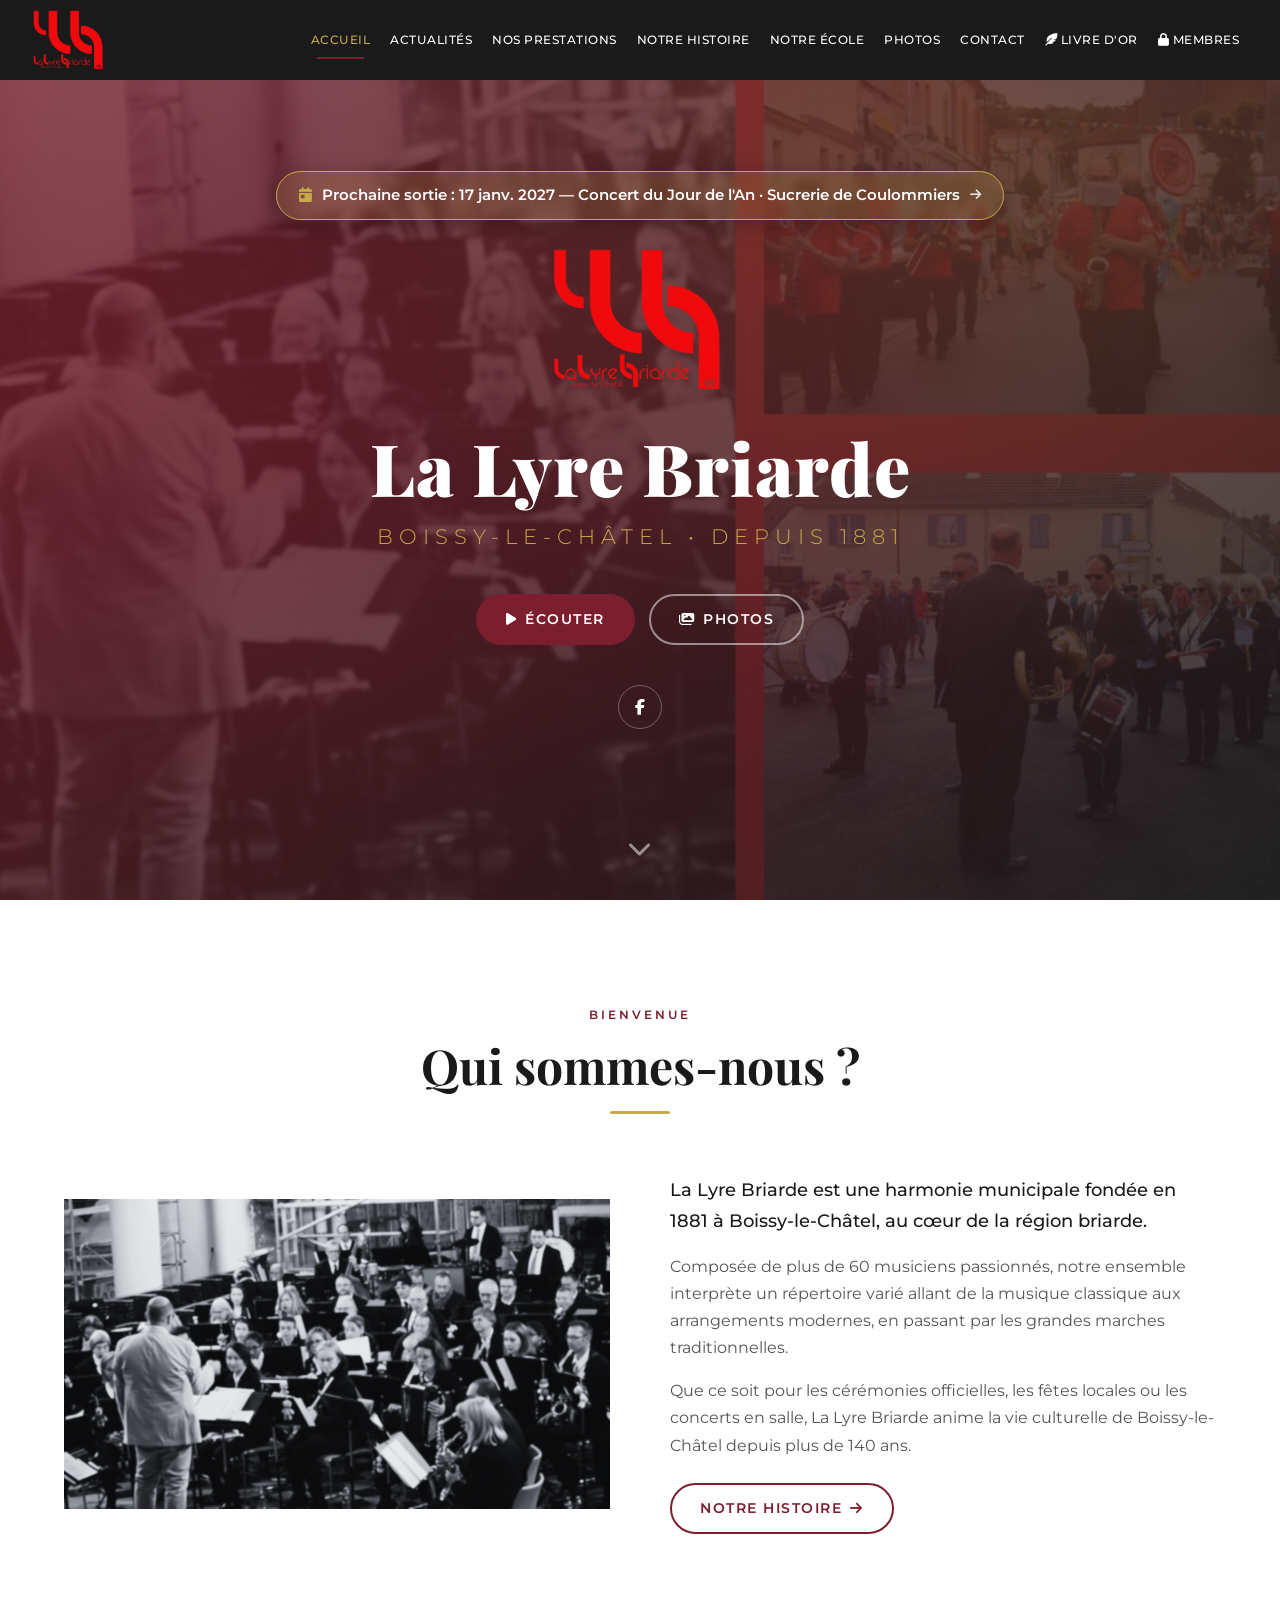
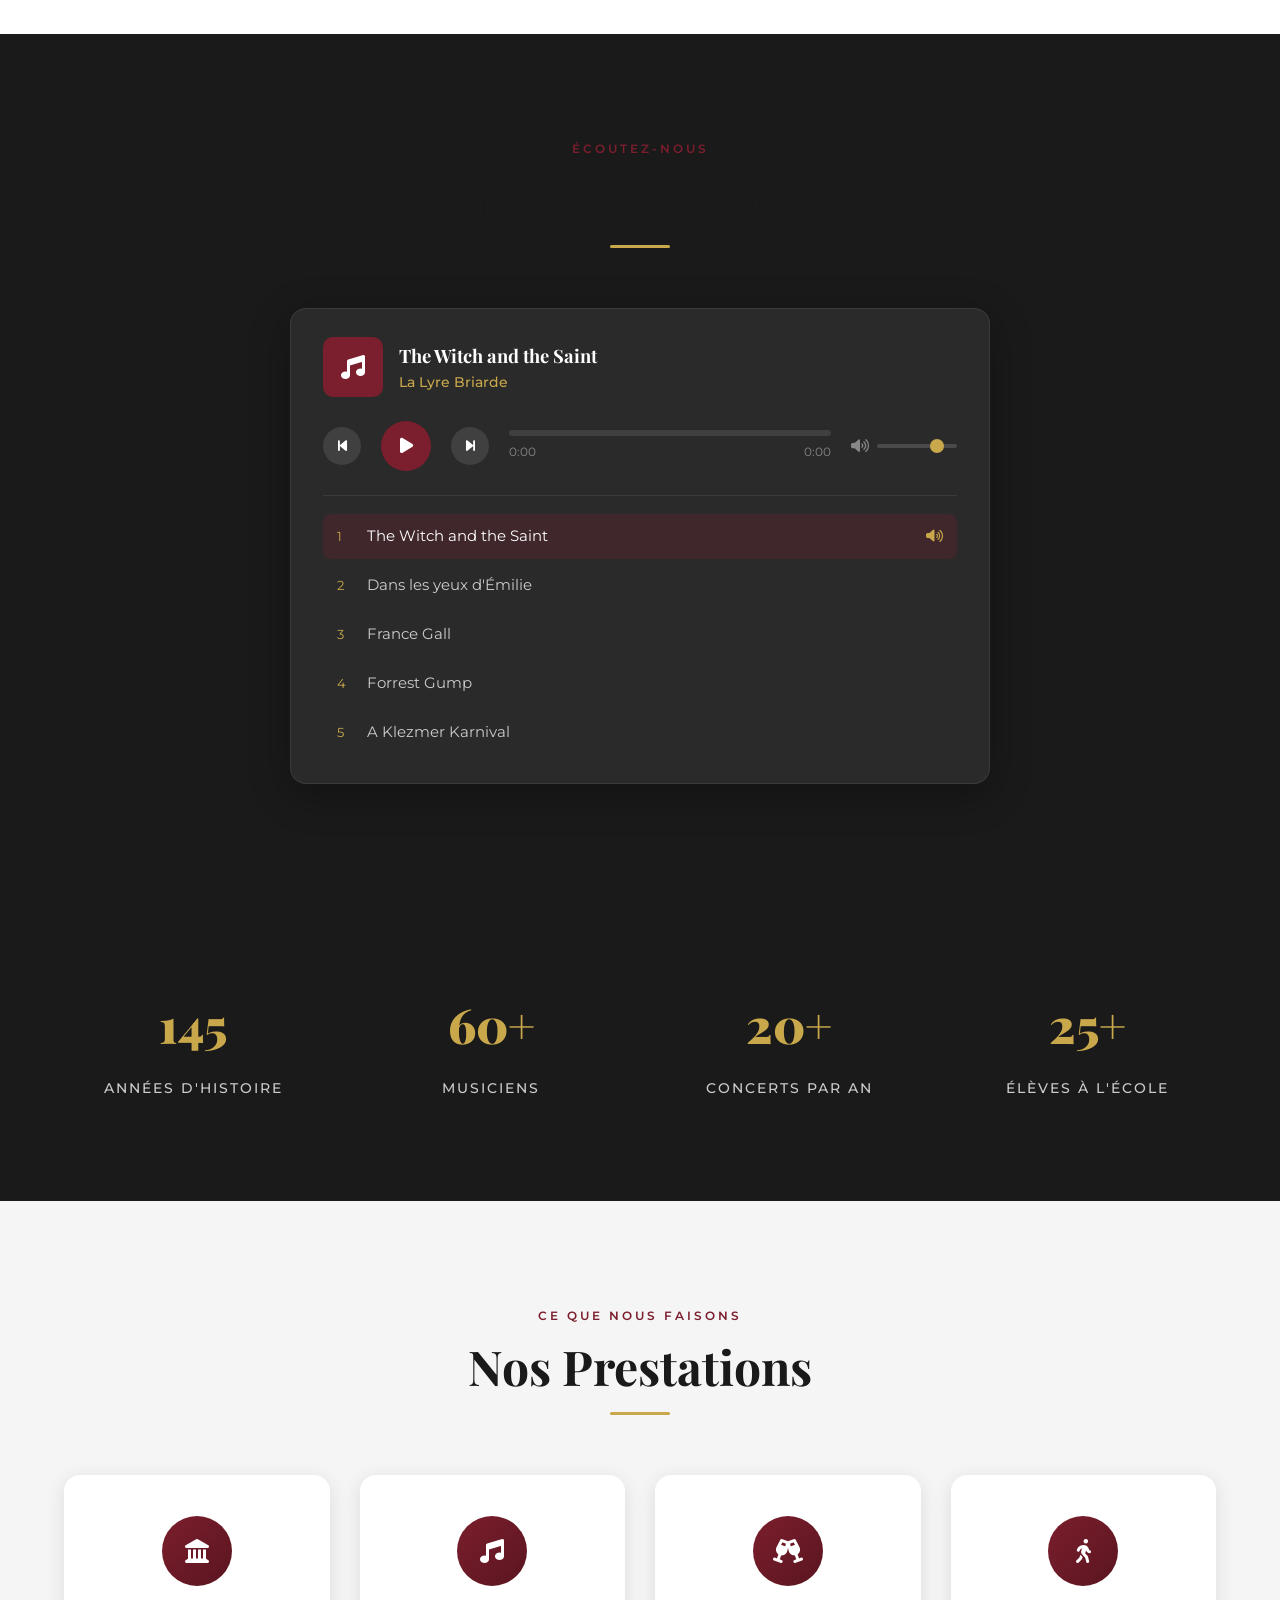
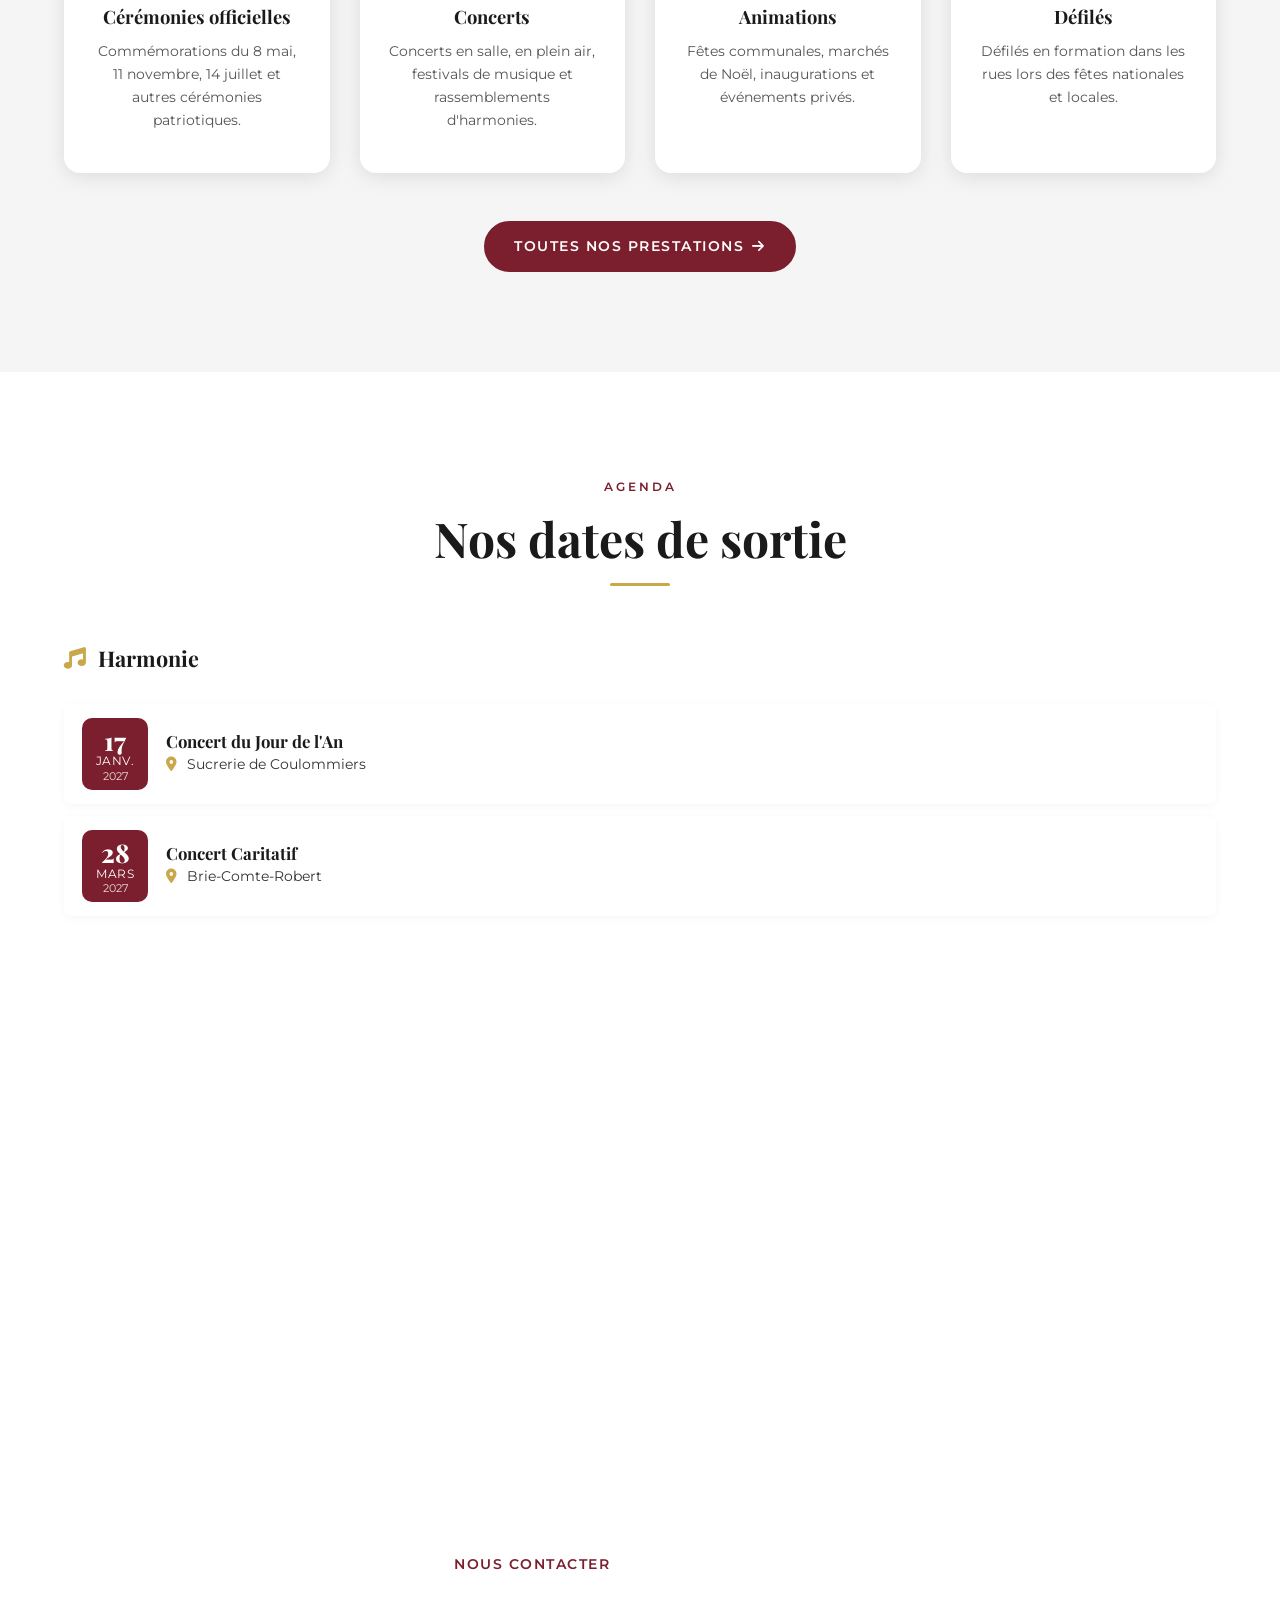
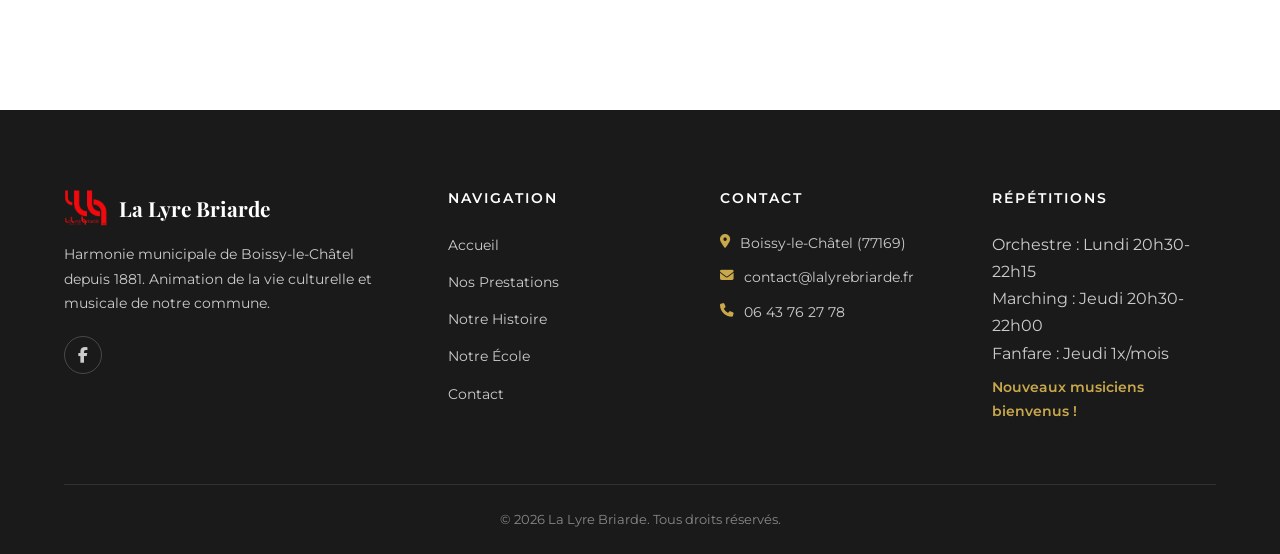
==== index.html @ 47d57055 "Menu : fix retour a la ligne (9 entrees) - espacement resserre + burger des 1140px - .nav-link : whi" ====
<!DOCTYPE html>
<html lang="fr">
<head>
    <meta charset="UTF-8">
    <meta name="viewport" content="width=device-width, initial-scale=1.0">
    <title>Accueil | La Lyre Briarde</title>
    <meta name="description" content="La Lyre Briarde - Harmonie municipale de Boissy-le-Ch&acirc;tel depuis 1881. Concerts, animations, &eacute;cole de musique.">
    <link rel="icon" type="image/png" sizes="32x32" href="favicon-32x32.png">
    <link rel="icon" type="image/png" sizes="16x16" href="favicon-16x16.png">
    <link rel="apple-touch-icon" href="apple-touch-icon.png">
    <link rel="stylesheet" href="css/style.css?v=11">
    <link rel="preconnect" href="https://fonts.googleapis.com">
    <link rel="preconnect" href="https://fonts.gstatic.com" crossorigin>
    <link href="https://fonts.googleapis.com/css2?family=Playfair+Display:wght@400;700;900&family=Montserrat:wght@300;400;500;600;700&display=swap" rel="stylesheet">
    <link rel="stylesheet" href="https://cdnjs.cloudflare.com/ajax/libs/font-awesome/6.5.1/css/all.min.css">
</head>
<body>
    <!-- Header / Navigation -->
    <header class="site-header" id="header">
        <div class="header-inner">
            <a href="/" class="logo">
                <img src="images/logo.png" alt="La Lyre Briarde" class="logo-img">
            </a>
            <nav class="main-nav" id="mainNav">
                <a href="/" class="nav-link active">Accueil</a>
                <a href="actualites.html" class="nav-link">Actualit&eacute;s</a>
                <a href="prestations.html" class="nav-link">Nos Prestations</a>
                <a href="histoire.html" class="nav-link">Notre Histoire</a>
                <a href="ecole.html" class="nav-link">Notre &Eacute;cole</a>
                <a href="photos.html" class="nav-link">Photos</a>
                <a href="contact.html" class="nav-link">Contact</a>
                <a href="livre-dor.html" class="nav-link"><i class="fas fa-feather-alt"></i> Livre d'Or</a>
                <a href="membres.html" class="nav-link"><i class="fas fa-lock"></i> Membres</a>
            </nav>
            <button class="hamburger" id="hamburger" aria-label="Menu">
                <span></span>
                <span></span>
                <span></span>
            </button>
        </div>
    </header>

    <!-- Hero Section -->
    <section class="hero" id="hero">
        <div class="hero-overlay"></div>
        <div class="hero-content">
            <a href="#actualites" class="hero-next" id="heroNext" style="display:none;">
                <i class="fas fa-calendar-day"></i>
                <span id="heroNextText"></span>
                <i class="fas fa-arrow-right hero-next-arrow"></i>
            </a>
            <div class="hero-badge">
                <img src="images/logo.png" alt="La Lyre Briarde" class="hero-logo-img">
            </div>
            <h1 class="hero-title">La Lyre Briarde</h1>
            <p class="hero-subtitle">Boissy-le-Ch&acirc;tel &bull; Depuis 1881</p>
            <div class="hero-buttons">
                <a href="#ecouter" class="btn btn-primary hero-btn">
                    <i class="fas fa-play"></i> &Eacute;couter
                </a>
                <a href="photos.html" class="btn btn-outline-white hero-btn">
                    <i class="fas fa-images"></i> Photos
                </a>
            </div>
            <div class="hero-socials">
                <a href="https://www.facebook.com/lalyre.briarde.77" target="_blank" rel="noopener" class="social-link" aria-label="Facebook"><i class="fab fa-facebook-f"></i></a>
            </div>
        </div>
        <div class="hero-scroll">
            <a href="#decouvrir"><i class="fas fa-chevron-down"></i></a>
        </div>
    </section>

    <!-- Section Découvrir -->
    <section class="section section-decouvrir" id="decouvrir">
        <div class="container">
            <div class="section-header">
                <span class="section-tag">Bienvenue</span>
                <h2 class="section-title">Qui sommes-nous ?</h2>
                <div class="section-divider"></div>
            </div>
            <div class="about-grid">
                <div class="about-image">
                    <img src="images/orchestre.jpg" alt="L'orchestre de La Lyre Briarde en concert" loading="lazy">
                </div>
                <div class="about-text">
                    <p class="lead">La Lyre Briarde est une harmonie municipale fond&eacute;e en 1881 &agrave; Boissy-le-Ch&acirc;tel, au c&oelig;ur de la r&eacute;gion briarde.</p>
                    <p>Compos&eacute;e de plus de 60 musiciens passionn&eacute;s, notre ensemble interpr&egrave;te un r&eacute;pertoire vari&eacute; allant de la musique classique aux arrangements modernes, en passant par les grandes marches traditionnelles.</p>
                    <p>Que ce soit pour les c&eacute;r&eacute;monies officielles, les f&ecirc;tes locales ou les concerts en salle, La Lyre Briarde anime la vie culturelle de Boissy-le-Ch&acirc;tel depuis plus de 140 ans.</p>
                    <a href="histoire.html" class="btn btn-outline">Notre histoire <i class="fas fa-arrow-right"></i></a>
                </div>
            </div>
        </div>
    </section>

    <!-- Lecteur Audio -->
    <section class="section section-player" id="ecouter">
        <div class="container">
            <div class="section-header">
                <span class="section-tag">&Eacute;coutez-nous</span>
                <h2 class="section-title">Notre musique</h2>
                <div class="section-divider"></div>
            </div>
            <div class="player-wrapper">
                <div class="player-card">
                    <div class="player-info">
                        <div class="player-artwork">
                            <i class="fas fa-music"></i>
                        </div>
                        <div class="player-details">
                            <span class="player-title" id="trackTitle">The Witch and the Saint</span>
                            <span class="player-artist">La Lyre Briarde</span>
                        </div>
                    </div>
                    <div class="player-controls">
                        <button class="player-btn player-btn-sm" id="prevTrack" aria-label="Pr&eacute;c&eacute;dent">
                            <i class="fas fa-backward-step"></i>
                        </button>
                        <button class="player-btn" id="playBtn" aria-label="Lecture">
                            <i class="fas fa-play" id="playIcon"></i>
                        </button>
                        <button class="player-btn player-btn-sm" id="nextTrack" aria-label="Suivant">
                            <i class="fas fa-forward-step"></i>
                        </button>
                        <div class="player-progress-wrapper">
                            <div class="player-progress" id="progressBar">
                                <div class="player-progress-fill" id="progressFill"></div>
                            </div>
                            <div class="player-times">
                                <span id="currentTime">0:00</span>
                                <span id="totalTime">0:00</span>
                            </div>
                        </div>
                        <div class="player-volume">
                            <i class="fas fa-volume-up" id="volumeIcon"></i>
                            <input type="range" id="volumeSlider" min="0" max="1" step="0.05" value="0.8">
                        </div>
                    </div>
                    <audio id="audioPlayer" preload="metadata"></audio>
                    <ul class="player-playlist" id="playlist"></ul>
                </div>
            </div>
        </div>
    </section>

    <!-- Section Chiffres clés -->
    <section class="section section-stats">
        <div class="container">
            <div class="stats-grid">
                <div class="stat-item" data-count="145">
                    <span class="stat-number">145</span>
                    <span class="stat-label">Ann&eacute;es d'histoire</span>
                </div>
                <div class="stat-item" data-count="60">
                    <span class="stat-number">60+</span>
                    <span class="stat-label">Musiciens</span>
                </div>
                <div class="stat-item" data-count="20">
                    <span class="stat-number">20+</span>
                    <span class="stat-label">Concerts par an</span>
                </div>
                <div class="stat-item" data-count="25">
                    <span class="stat-number">25+</span>
                    <span class="stat-label">&Eacute;l&egrave;ves &agrave; l'&eacute;cole</span>
                </div>
            </div>
        </div>
    </section>

    <!-- Section Prestations Preview -->
    <section class="section section-prestations" id="prestations-preview">
        <div class="container">
            <div class="section-header">
                <span class="section-tag">Ce que nous faisons</span>
                <h2 class="section-title">Nos Prestations</h2>
                <div class="section-divider"></div>
            </div>
            <div class="prestations-grid">
                <div class="prestation-card">
                    <div class="prestation-icon"><i class="fas fa-landmark"></i></div>
                    <h3>C&eacute;r&eacute;monies officielles</h3>
                    <p>Comm&eacute;morations du 8 mai, 11 novembre, 14 juillet et autres c&eacute;r&eacute;monies patriotiques.</p>
                </div>
                <div class="prestation-card">
                    <div class="prestation-icon"><i class="fas fa-music"></i></div>
                    <h3>Concerts</h3>
                    <p>Concerts en salle, en plein air, festivals de musique et rassemblements d'harmonies.</p>
                </div>
                <div class="prestation-card">
                    <div class="prestation-icon"><i class="fas fa-champagne-glasses"></i></div>
                    <h3>Animations</h3>
                    <p>F&ecirc;tes communales, march&eacute;s de No&euml;l, inaugurations et &eacute;v&eacute;nements priv&eacute;s.</p>
                </div>
                <div class="prestation-card">
                    <div class="prestation-icon"><i class="fas fa-person-walking"></i></div>
                    <h3>D&eacute;fil&eacute;s</h3>
                    <p>D&eacute;fil&eacute;s en formation dans les rues lors des f&ecirc;tes nationales et locales.</p>
                </div>
            </div>
            <div class="section-cta">
                <a href="prestations.html" class="btn btn-primary">Toutes nos prestations <i class="fas fa-arrow-right"></i></a>
            </div>
        </div>
    </section>

    <!-- Section Actualités -->
    <section class="section section-news" id="actualites">
        <div class="container">
            <div class="section-header">
                <span class="section-tag">Agenda</span>
                <h2 class="section-title">Nos dates de sortie</h2>
                <div class="section-divider"></div>
            </div>
            <div id="datesContainer">
                <!-- ÉVÉNEMENTS -->
                <div class="dates-section">
                    <h3 class="dates-cat"><i class="fas fa-calendar-day"></i> &Eacute;v&eacute;nements</h3>
                    <ul class="dates-list">
                        <li class="date-item" data-date="2026-09-05">
                            <div class="date-badge"><span class="date-day">05</span><span class="date-month">Sept.</span><span class="date-year">2026</span></div>
                            <div class="date-info"><h4>Inscriptions &eacute;cole de musique</h4><p><i class="fas fa-clock"></i> 9h00 - 12h00</p></div>
                        </li>
                        <li class="date-item" data-date="2026-09-05">
                            <div class="date-badge"><span class="date-day">05</span><span class="date-month">Sept.</span><span class="date-year">2026</span></div>
                            <div class="date-info"><h4>Forum des associations</h4><p><i class="fas fa-map-marker-alt"></i> Place de l'&eacute;glise &middot; 14h00 - 17h00</p></div>
                        </li>
                    </ul>
                </div>

                <!-- HARMONIE -->
                <div class="dates-section">
                    <h3 class="dates-cat"><i class="fas fa-music"></i> Harmonie</h3>
                    <ul class="dates-list">
                        <li class="date-item" data-date="2026-06-21">
                            <div class="date-badge"><span class="date-day">21</span><span class="date-month">Juin</span><span class="date-year">2026</span></div>
                            <div class="date-info"><h4>F&ecirc;te de la Musique</h4><p><i class="fas fa-map-marker-alt"></i> Boissy-le-Ch&acirc;tel</p></div>
                        </li>
                        <li class="date-item" data-date="2026-11-08">
                            <div class="date-badge"><span class="date-day">08</span><span class="date-month">Nov.</span><span class="date-year">2026</span></div>
                            <div class="date-info"><h4>Concert CMF</h4><p><i class="fas fa-map-marker-alt"></i> Beaumont-sur-Oise</p></div>
                        </li>
                        <li class="date-item" data-date="2026-11-21">
                            <div class="date-badge"><span class="date-day">21</span><span class="date-month">Nov.</span><span class="date-year">2026</span></div>
                            <div class="date-info"><h4>Concert Sainte-C&eacute;cile</h4><p><i class="fas fa-map-marker-alt"></i> Saint-Jean-les-Deux-Jumeaux</p></div>
                        </li>
                        <li class="date-item" data-date="2026-11-28">
                            <div class="date-badge"><span class="date-day">28</span><span class="date-month">Nov.</span><span class="date-year">2026</span></div>
                            <div class="date-info"><h4>Concert Sainte-C&eacute;cile</h4><p><i class="fas fa-map-marker-alt"></i> Boissy-le-Ch&acirc;tel</p></div>
                        </li>
                        <li class="date-item" data-date="2027-01-17">
                            <div class="date-badge"><span class="date-day">17</span><span class="date-month">Janv.</span><span class="date-year">2027</span></div>
                            <div class="date-info"><h4>Concert du Jour de l'An</h4><p><i class="fas fa-map-marker-alt"></i> Sucrerie de Coulommiers</p></div>
                        </li>
                        <li class="date-item" data-date="2027-03-28">
                            <div class="date-badge"><span class="date-day">28</span><span class="date-month">Mars</span><span class="date-year">2027</span></div>
                            <div class="date-info"><h4>Concert Caritatif</h4><p><i class="fas fa-map-marker-alt"></i> Brie-Comte-Robert</p></div>
                        </li>
                    </ul>
                </div>

                <!-- MARCHING BAND -->
                <div class="dates-section">
                    <h3 class="dates-cat"><i class="fas fa-drum"></i> Marching Band</h3>
                    <ul class="dates-list">
                        <li class="date-item" data-date="2026-07-04">
                            <div class="date-badge"><span class="date-day">04</span><span class="date-month">Juil.</span><span class="date-year">2026</span></div>
                            <div class="date-info"><h4><i class="fas fa-map-marker-alt"></i> Sammeron</h4></div>
                        </li>
                        <li class="date-item" data-date="2026-07-12">
                            <div class="date-badge"><span class="date-day">12</span><span class="date-month">Juil.</span><span class="date-year">2026</span></div>
                            <div class="date-info"><h4><i class="fas fa-map-marker-alt"></i> Charly-sur-Marne</h4></div>
                        </li>
                        <li class="date-item" data-date="2026-07-13">
                            <div class="date-badge"><span class="date-day">13</span><span class="date-month">Juil.</span><span class="date-year">2026</span></div>
                            <div class="date-info"><h4><i class="fas fa-map-marker-alt"></i> Boissy-le-Ch&acirc;tel</h4></div>
                        </li>
                        <li class="date-item" data-date="2026-07-14">
                            <div class="date-badge"><span class="date-day">14</span><span class="date-month">Juil.</span><span class="date-year">2026</span></div>
                            <div class="date-info"><h4><i class="fas fa-map-marker-alt"></i> La Fert&eacute;-sous-Jouarre</h4></div>
                        </li>
                        <li class="date-item" data-date="2026-08-30">
                            <div class="date-badge"><span class="date-day">30</span><span class="date-month">Ao&ucirc;t</span><span class="date-year">2026</span></div>
                            <div class="date-info"><h4><i class="fas fa-map-marker-alt"></i> Montbrieux</h4></div>
                        </li>
                        <li class="date-item" data-date="2026-09-18">
                            <div class="date-badge"><span class="date-day">18</span><span class="date-month">Sept.</span><span class="date-year">2026</span></div>
                            <div class="date-info"><h4><i class="fas fa-map-marker-alt"></i> Croissy-Beaubourg</h4></div>
                        </li>
                    </ul>
                </div>

                <!-- FANFARE -->
                <div class="dates-section">
                    <h3 class="dates-cat"><i class="fas fa-trumpet"></i> Fanfare</h3>
                    <ul class="dates-list">
                        <li class="date-item" data-date="2026-07-14">
                            <div class="date-badge"><span class="date-day">14</span><span class="date-month">Juil.</span><span class="date-year">2026</span></div>
                            <div class="date-info"><h4>D&eacute;fil&eacute; du 14 Juillet</h4><p><i class="fas fa-map-marker-alt"></i> La Fert&eacute;-sous-Jouarre / Chailly-en-Brie / Boissy-le-Ch&acirc;tel</p></div>
                        </li>
                    </ul>
                </div>

                <p class="dates-empty" id="datesEmpty" style="display:none;">Aucune date &agrave; venir pour le moment. Revenez bient&ocirc;t&nbsp;!</p>
            </div>
        </div>
    </section>

    <!-- Section Rejoindre -->
    <section class="section section-join">
        <div class="join-overlay"></div>
        <div class="container">
            <div class="join-content">
                <h2>La Lyre Briarde recrute !</h2>
                <p>Pour renforcer le Fil'Harmonie, le Marching'Band et la Fanfare.<br>
                Nous recherchons particuli&egrave;rement : <strong>Saxophone Alto, Fl&ucirc;te, Clarinette, Trompette</strong>.<br>
                Mais tout musicien est le bienvenu !</p>
                <p style="margin-top: 16px; font-size: 0.95rem; opacity: 0.9; line-height: 1.9;">
                    <i class="fas fa-envelope"></i> contact@lalyrebriarde.fr<br>
                    <i class="fas fa-phone"></i> 06 43 76 27 78 (Laurent - Directeur)<br>
                    <i class="fas fa-phone"></i> 06 84 19 89 19 (Ricardo - Chef des Orchestres)
                </p>
                <div class="join-buttons" style="margin-top: 20px;">
                    <a href="contact.html" class="btn btn-white">Nous contacter</a>
                    <a href="ecole.html" class="btn btn-outline-white">Notre &eacute;cole <i class="fas fa-arrow-right"></i></a>
                </div>
            </div>
        </div>
    </section>

    <!-- Footer -->
    <footer class="site-footer">
        <div class="container">
            <div class="footer-grid">
                <div class="footer-col footer-about">
                    <div class="footer-logo">
                        <img src="images/logo.png" alt="La Lyre Briarde" class="footer-logo-img">
                        <span>La Lyre Briarde</span>
                    </div>
                    <p>Harmonie municipale de Boissy-le-Ch&acirc;tel depuis 1881. Animation de la vie culturelle et musicale de notre commune.</p>
                    <div class="footer-socials">
                        <a href="https://www.facebook.com/lalyre.briarde.77" target="_blank" rel="noopener" aria-label="Facebook"><i class="fab fa-facebook-f"></i></a>
                    </div>
                </div>
                <div class="footer-col">
                    <h4>Navigation</h4>
                    <ul>
                        <li><a href="/">Accueil</a></li>
                        <li><a href="prestations.html">Nos Prestations</a></li>
                        <li><a href="histoire.html">Notre Histoire</a></li>
                        <li><a href="ecole.html">Notre &Eacute;cole</a></li>
                        <li><a href="contact.html">Contact</a></li>
                    </ul>
                </div>
                <div class="footer-col">
                    <h4>Contact</h4>
                    <ul class="footer-contact">
                        <li><i class="fas fa-map-marker-alt"></i> Boissy-le-Ch&acirc;tel (77169)</li>
                        <li><i class="fas fa-envelope"></i> contact@lalyrebriarde.fr</li>
                        <li><i class="fas fa-phone"></i> 06 43 76 27 78</li>
                    </ul>
                </div>
                <div class="footer-col">
                    <h4>R&eacute;p&eacute;titions</h4>
                    <p>Orchestre : Lundi 20h30-22h15<br>Marching : Jeudi 20h30-22h00<br>Fanfare : Jeudi 1x/mois</p>
                    <p class="footer-highlight">Nouveaux musiciens bienvenus !</p>
                </div>
            </div>
            <div class="footer-bottom">
                <p>&copy; 2026 La Lyre Briarde. Tous droits r&eacute;serv&eacute;s.</p>
            </div>
        </div>
    </footer>

    <script src="js/main.js?v=11"></script>
</body>
</html>
---- css/style.css ----
/* ============================
   LA LYRE BRIARD - Stylesheet
   ============================ */

/* --- Reset & Base --- */
*, *::before, *::after {
    margin: 0;
    padding: 0;
    box-sizing: border-box;
}

:root {
    --primary: #7B1E2D;
    --primary-dark: #5A1520;
    --primary-light: #9E3040;
    --gold: #C9A84C;
    --gold-light: #E0C97A;
    --dark: #1A1A1A;
    --dark-lighter: #2A2A2A;
    --gray-900: #333333;
    --gray-700: #555555;
    --gray-500: #888888;
    --gray-300: #CCCCCC;
    --gray-100: #F5F5F5;
    --white: #FFFFFF;
    --shadow: 0 4px 20px rgba(0,0,0,0.1);
    --shadow-lg: 0 10px 40px rgba(0,0,0,0.15);
    --radius: 8px;
    --radius-lg: 16px;
    --transition: 0.3s cubic-bezier(0.4, 0, 0.2, 1);
    --header-height: 80px;
}

html {
    scroll-behavior: smooth;
    font-size: 16px;
}

body {
    font-family: 'Montserrat', -apple-system, BlinkMacSystemFont, sans-serif;
    color: var(--gray-900);
    background: var(--white);
    line-height: 1.7;
    overflow-x: hidden;
}

h1, h2, h3, h4, h5, h6 {
    font-family: 'Playfair Display', Georgia, serif;
    line-height: 1.2;
    color: var(--dark);
}

a {
    text-decoration: none;
    color: inherit;
    transition: color var(--transition);
}

img {
    max-width: 100%;
    height: auto;
    display: block;
}

.container {
    max-width: 1200px;
    margin: 0 auto;
    padding: 0 24px;
}

/* --- Header --- */
.site-header {
    position: fixed;
    top: 0;
    left: 0;
    right: 0;
    z-index: 1000;
    background: var(--dark);
    height: var(--header-height);
    transition: all var(--transition);
}

.site-header.scrolled {
    background: rgba(26, 26, 26, 0.97);
    backdrop-filter: blur(10px);
    box-shadow: 0 2px 20px rgba(0,0,0,0.3);
    height: 65px;
}

.header-inner {
    max-width: 1400px;
    margin: 0 auto;
    padding: 0 32px;
    height: 100%;
    display: flex;
    align-items: center;
    justify-content: space-between;
}

.logo {
    display: flex;
    align-items: center;
    z-index: 1001;
}

.logo-img {
    height: 60px;
    width: auto;
    transition: transform var(--transition);
}

.site-header.scrolled .logo-img {
    height: 48px;
}

.logo:hover .logo-img {
    transform: scale(1.05);
}

/* Navigation */
.main-nav {
    display: flex;
    align-items: center;
    gap: 2px;
}

.nav-link {
    color: var(--white);
    font-size: 0.78rem;
    font-weight: 500;
    text-transform: uppercase;
    letter-spacing: 0.5px;
    padding: 8px 9px;
    position: relative;
    white-space: nowrap;
    transition: color var(--transition);
}

.nav-link::after {
    content: '';
    position: absolute;
    bottom: 0;
    left: 50%;
    transform: translateX(-50%);
    width: 0;
    height: 2px;
    background: var(--primary);
    transition: width var(--transition);
}

.nav-link:hover,
.nav-link.active {
    color: var(--gold);
}

.nav-link:hover::after,
.nav-link.active::after {
    width: 60%;
}

/* Hamburger */
.hamburger {
    display: none;
    flex-direction: column;
    gap: 5px;
    background: none;
    border: none;
    cursor: pointer;
    padding: 8px;
    z-index: 1001;
}

.hamburger span {
    display: block;
    width: 28px;
    height: 2px;
    background: var(--white);
    transition: all var(--transition);
    transform-origin: center;
}

.hamburger.active span:nth-child(1) {
    transform: rotate(45deg) translate(5px, 5px);
}

.hamburger.active span:nth-child(2) {
    opacity: 0;
}

.hamburger.active span:nth-child(3) {
    transform: rotate(-45deg) translate(5px, -5px);
}

/* --- Hero --- */
.hero {
    position: relative;
    height: 100vh;
    min-height: 600px;
    display: flex;
    align-items: center;
    justify-content: center;
    background:
        linear-gradient(135deg, rgba(123,30,45,0.78) 0%, rgba(26,26,26,0.85) 100%),
        url('../images/hero-bg.jpg');
    background-size: cover;
    background-position: center;
    overflow: hidden;
}

.hero::before {
    content: '';
    position: absolute;
    top: 0;
    left: 0;
    right: 0;
    bottom: 0;
    background:
        radial-gradient(ellipse at 20% 50%, rgba(123,30,45,0.3) 0%, transparent 60%),
        radial-gradient(ellipse at 80% 20%, rgba(201,168,76,0.15) 0%, transparent 50%);
    z-index: 1;
}

.hero-overlay {
    position: absolute;
    top: 0;
    left: 0;
    right: 0;
    bottom: 0;
    background: url('data:image/svg+xml,<svg xmlns="http://www.w3.org/2000/svg" width="60" height="60"><circle cx="30" cy="30" r="1" fill="rgba(255,255,255,0.03)"/></svg>');
    z-index: 1;
}

.hero-content {
    position: relative;
    z-index: 2;
    text-align: center;
    padding: 0 24px;
    animation: fadeInUp 1s ease-out;
}

.hero-badge {
    margin-bottom: 32px;
}

.hero-logo-img {
    width: 180px;
    height: auto;
    margin: 0 auto;
}

.hero-title {
    font-size: clamp(2.5rem, 6vw, 4.5rem);
    color: var(--white);
    margin-bottom: 8px;
    font-weight: 900;
    letter-spacing: 1px;
}

.hero-subtitle {
    font-size: clamp(1rem, 2vw, 1.3rem);
    color: var(--gold);
    text-transform: uppercase;
    letter-spacing: 6px;
    font-weight: 300;
    margin-bottom: 40px;
}

.hero-btn {
    font-size: 1rem;
    padding: 16px 40px;
}

.hero-socials {
    margin-top: 40px;
    display: flex;
    justify-content: center;
    gap: 16px;
}

.social-link {
    width: 44px;
    height: 44px;
    border: 1px solid rgba(255,255,255,0.3);
    border-radius: 50%;
    display: flex;
    align-items: center;
    justify-content: center;
    color: var(--white);
    font-size: 1rem;
    transition: all var(--transition);
}

.social-link:hover {
    background: var(--primary);
    border-color: var(--primary);
    transform: translateY(-3px);
}

.hero-scroll {
    position: absolute;
    bottom: 30px;
    left: 50%;
    transform: translateX(-50%);
    z-index: 2;
    animation: bounce 2s ease-in-out infinite;
}

.hero-scroll a {
    color: rgba(255,255,255,0.5);
    font-size: 1.5rem;
}

/* --- Buttons --- */
.btn {
    display: inline-flex;
    align-items: center;
    gap: 8px;
    padding: 12px 28px;
    border-radius: 50px;
    font-family: 'Montserrat', sans-serif;
    font-size: 0.85rem;
    font-weight: 600;
    text-transform: uppercase;
    letter-spacing: 1.5px;
    border: 2px solid transparent;
    cursor: pointer;
    transition: all var(--transition);
}

.btn-primary {
    background: var(--primary);
    color: var(--white);
    border-color: var(--primary);
}

.btn-primary:hover {
    background: var(--primary-dark);
    border-color: var(--primary-dark);
    transform: translateY(-2px);
    box-shadow: 0 6px 20px rgba(123,30,45,0.4);
}

.btn-outline {
    background: transparent;
    color: var(--primary);
    border-color: var(--primary);
}

.btn-outline:hover {
    background: var(--primary);
    color: var(--white);
    transform: translateY(-2px);
}

.btn-white {
    background: var(--white);
    color: var(--primary);
    border-color: var(--white);
}

.btn-white:hover {
    background: transparent;
    color: var(--white);
    transform: translateY(-2px);
}

.btn-outline-white {
    background: transparent;
    color: var(--white);
    border-color: rgba(255,255,255,0.5);
}

.btn-outline-white:hover {
    background: var(--white);
    color: var(--primary);
    transform: translateY(-2px);
}

/* --- Audio Player --- */
.section-player {
    padding: 80px 0;
    background: var(--dark);
}

.player-wrapper {
    max-width: 700px;
    margin: 0 auto;
}

.player-card {
    background: var(--dark-lighter);
    border-radius: var(--radius-lg);
    padding: 28px 32px;
    box-shadow: 0 10px 40px rgba(0,0,0,0.3);
    border: 1px solid rgba(255,255,255,0.08);
}

.player-info {
    display: flex;
    align-items: center;
    gap: 16px;
    margin-bottom: 24px;
}

.player-artwork {
    width: 60px;
    height: 60px;
    border-radius: 10px;
    overflow: hidden;
    background: var(--primary);
    display: flex;
    align-items: center;
    justify-content: center;
    flex-shrink: 0;
}

.player-artwork i {
    font-size: 1.5rem;
    color: var(--white);
}

.player-details {
    display: flex;
    flex-direction: column;
}

.player-title {
    font-family: 'Playfair Display', serif;
    font-size: 1.15rem;
    font-weight: 700;
    color: var(--white);
}

.player-artist {
    font-size: 0.85rem;
    color: var(--gold);
    font-weight: 500;
}

.player-controls {
    display: flex;
    align-items: center;
    gap: 20px;
}

.player-btn {
    width: 50px;
    height: 50px;
    border-radius: 50%;
    background: var(--primary);
    border: none;
    color: var(--white);
    font-size: 1.1rem;
    cursor: pointer;
    display: flex;
    align-items: center;
    justify-content: center;
    transition: all var(--transition);
    flex-shrink: 0;
}

.player-btn:hover {
    background: var(--primary-light);
    transform: scale(1.08);
}

.player-btn-sm {
    width: 38px;
    height: 38px;
    font-size: 0.9rem;
    background: rgba(255,255,255,0.1);
}

.player-btn-sm:hover {
    background: var(--primary);
}

/* Playlist */
.player-playlist {
    list-style: none;
    margin: 24px 0 0;
    padding: 18px 0 0;
    border-top: 1px solid rgba(255,255,255,0.08);
    display: flex;
    flex-direction: column;
    gap: 4px;
}

.player-track {
    display: flex;
    align-items: center;
    gap: 12px;
    padding: 10px 14px;
    border-radius: 8px;
    color: var(--gray-300);
    font-size: 0.92rem;
    cursor: pointer;
    transition: background var(--transition), color var(--transition);
}

.player-track:hover {
    background: rgba(255,255,255,0.06);
    color: var(--white);
}

.player-track.active {
    background: rgba(123,30,45,0.25);
    color: var(--white);
}

.player-track .track-num {
    font-size: 0.8rem;
    color: var(--gold);
    width: 18px;
    flex-shrink: 0;
}

.player-track .track-name {
    flex: 1;
}

.player-track .track-eq {
    color: var(--gold);
    opacity: 0;
    font-size: 0.85rem;
}

.player-track.active .track-eq {
    opacity: 1;
}

.player-progress-wrapper {
    flex: 1;
}

.player-progress {
    width: 100%;
    height: 6px;
    background: rgba(255,255,255,0.1);
    border-radius: 3px;
    cursor: pointer;
    position: relative;
    overflow: hidden;
}

.player-progress-fill {
    height: 100%;
    background: linear-gradient(90deg, var(--primary) 0%, var(--gold) 100%);
    border-radius: 3px;
    width: 0%;
    transition: width 0.1s linear;
}

.player-times {
    display: flex;
    justify-content: space-between;
    margin-top: 6px;
    font-size: 0.75rem;
    color: var(--gray-500);
}

.player-volume {
    display: flex;
    align-items: center;
    gap: 8px;
    color: var(--gray-500);
    font-size: 0.9rem;
}

.player-volume input[type="range"] {
    -webkit-appearance: none;
    width: 80px;
    height: 4px;
    background: rgba(255,255,255,0.15);
    border-radius: 2px;
    outline: none;
}

.player-volume input[type="range"]::-webkit-slider-thumb {
    -webkit-appearance: none;
    width: 14px;
    height: 14px;
    background: var(--gold);
    border-radius: 50%;
    cursor: pointer;
}

@media (max-width: 768px) {
    .player-controls {
        flex-wrap: wrap;
    }
    .player-volume {
        width: 100%;
        justify-content: center;
        margin-top: 8px;
    }
}

/* --- Sections --- */
.section {
    padding: 100px 0;
}

.section-header {
    text-align: center;
    margin-bottom: 60px;
}

.section-tag {
    display: inline-block;
    font-size: 0.75rem;
    font-weight: 600;
    text-transform: uppercase;
    letter-spacing: 3px;
    color: var(--primary);
    margin-bottom: 12px;
}

.section-title {
    font-size: clamp(2rem, 4vw, 3rem);
    margin-bottom: 16px;
}

.section-divider {
    width: 60px;
    height: 3px;
    background: var(--gold);
    margin: 0 auto;
    border-radius: 2px;
}

/* --- About / Découvrir --- */
.section-decouvrir {
    background: var(--white);
}

.about-grid {
    display: grid;
    grid-template-columns: 1fr 1fr;
    gap: 60px;
    align-items: center;
}

/* --- Members Page --- */
.login-wrapper {
    display: flex;
    justify-content: center;
}

.login-card {
    background: var(--gray-100);
    border-radius: var(--radius-lg);
    padding: 48px 40px;
    text-align: center;
    max-width: 420px;
    width: 100%;
    box-shadow: var(--shadow);
}

.login-icon {
    width: 70px;
    height: 70px;
    margin: 0 auto 20px;
    background: var(--primary);
    border-radius: 50%;
    display: flex;
    align-items: center;
    justify-content: center;
    color: var(--white);
    font-size: 1.5rem;
}

.login-card h2 {
    font-size: 1.5rem;
    margin-bottom: 8px;
}

.login-card > p {
    color: var(--gray-700);
    margin-bottom: 24px;
    font-size: 0.9rem;
}

.login-card .form-group {
    margin-bottom: 16px;
}

.login-card input[type="password"] {
    text-align: center;
    font-size: 1.1rem;
    letter-spacing: 4px;
}

.login-error {
    margin-top: 16px;
    color: #e74c3c;
    font-size: 0.85rem;
    font-weight: 600;
}

.members-alert {
    background: linear-gradient(135deg, var(--primary) 0%, var(--primary-dark) 100%);
    color: var(--white);
    padding: 24px 28px;
    border-radius: var(--radius-lg);
    display: flex;
    align-items: center;
    gap: 20px;
    margin-bottom: 48px;
    font-size: 1rem;
}

.members-alert i {
    font-size: 2rem;
    flex-shrink: 0;
}

.members-alert strong {
    font-size: 1.05rem;
}

.members-alert-sub {
    opacity: 0.8;
    font-size: 0.85rem;
}

.members-section {
    margin-bottom: 48px;
}

.members-section > h3 {
    font-size: 1.3rem;
    margin-bottom: 24px;
    padding-bottom: 12px;
    border-bottom: 2px solid var(--gray-100);
    display: flex;
    align-items: center;
    gap: 10px;
}

.members-section > h3 i {
    color: var(--primary);
}

.members-cards {
    display: grid;
    grid-template-columns: repeat(3, 1fr);
    gap: 24px;
}

.members-card {
    background: var(--gray-100);
    border-radius: var(--radius);
    padding: 24px;
    border-left: 4px solid var(--primary);
}

.members-card-date {
    font-size: 0.75rem;
    color: var(--gray-500);
    text-transform: uppercase;
    letter-spacing: 1px;
    font-weight: 600;
}

.members-card h4 {
    font-size: 1.05rem;
    margin: 8px 0;
}

.members-card p {
    font-size: 0.9rem;
    color: var(--gray-700);
    line-height: 1.6;
}

.members-table-wrapper {
    overflow-x: auto;
}

.members-table {
    width: 100%;
    border-collapse: collapse;
    border-radius: var(--radius);
    overflow: hidden;
}

.members-table th {
    background: var(--dark);
    color: var(--white);
    padding: 14px 18px;
    text-align: left;
    font-family: 'Montserrat', sans-serif;
    font-size: 0.8rem;
    text-transform: uppercase;
    letter-spacing: 1px;
    font-weight: 600;
}

.members-table td {
    padding: 14px 18px;
    border-bottom: 1px solid var(--gray-100);
    font-size: 0.9rem;
}

.members-table tbody tr:hover {
    background: var(--gray-100);
}

.members-table-highlight {
    background: rgba(123, 30, 45, 0.05);
}

.members-table-highlight td {
    color: var(--primary);
}

/* Formation Tabs */
.formations-tabs {
    display: flex;
    gap: 8px;
    margin-bottom: 40px;
    flex-wrap: wrap;
}

.formation-tab {
    padding: 14px 28px;
    border: 2px solid var(--gray-300);
    border-radius: 50px;
    background: transparent;
    color: var(--gray-700);
    font-family: 'Montserrat', sans-serif;
    font-size: 0.9rem;
    font-weight: 600;
    cursor: pointer;
    display: flex;
    align-items: center;
    gap: 8px;
    transition: all var(--transition);
}

.formation-tab:hover {
    border-color: var(--primary);
    color: var(--primary);
}

.formation-tab.active {
    background: var(--primary);
    border-color: var(--primary);
    color: var(--white);
}

.formation-content {
    display: none;
}

.formation-content.active {
    display: block;
}

/* Partitions */
.partitions-programme {
    margin-bottom: 32px;
    background: var(--gray-100);
    border-radius: var(--radius-lg);
    overflow: hidden;
}

.partitions-titre {
    font-family: 'Montserrat', sans-serif;
    font-size: 1rem;
    font-weight: 700;
    padding: 16px 24px;
    background: var(--dark);
    color: var(--white);
    display: flex;
    align-items: center;
    gap: 10px;
    margin: 0;
}

.partitions-titre i {
    color: var(--gold);
}

.partitions-titre.supprimer {
    background: #8B1A1A;
}

.partitions-badge {
    background: var(--gold);
    color: var(--dark);
    font-size: 0.65rem;
    padding: 3px 10px;
    border-radius: 50px;
    text-transform: uppercase;
    letter-spacing: 1px;
    font-weight: 700;
}

.partitions-list {
    padding: 8px 0;
}

.partition-item {
    display: flex;
    align-items: center;
    padding: 12px 24px;
    gap: 14px;
    border-bottom: 1px solid rgba(0,0,0,0.05);
    transition: background var(--transition);
}

.partition-item:last-child {
    border-bottom: none;
}

.partition-item:hover {
    background: rgba(0,0,0,0.03);
}

.partition-status {
    width: 10px;
    height: 10px;
    border-radius: 50%;
    flex-shrink: 0;
}

.partition-status.ready {
    background: #27ae60;
}

.partition-status.wip {
    background: #e74c3c;
}

.partition-name {
    flex: 1;
    font-size: 0.9rem;
    font-weight: 500;
    color: var(--dark);
}

.partition-links {
    display: flex;
    gap: 8px;
}

.partition-link {
    display: inline-flex;
    align-items: center;
    gap: 5px;
    padding: 5px 12px;
    border-radius: 50px;
    font-size: 0.75rem;
    font-weight: 600;
    transition: all var(--transition);
}

.partition-link.pdf {
    background: rgba(123,30,45,0.1);
    color: var(--primary);
}

.partition-link.pdf:hover {
    background: var(--primary);
    color: var(--white);
}

.partition-link.yt {
    background: rgba(231,76,60,0.1);
    color: #e74c3c;
}

.partition-link.yt:hover {
    background: #e74c3c;
    color: var(--white);
}

.partition-link.disabled {
    opacity: 0.35;
    pointer-events: none;
}

.partitions-legend {
    font-size: 0.8rem;
    color: var(--gray-500);
    display: flex;
    align-items: center;
    gap: 6px;
    flex-wrap: wrap;
    margin-top: 16px;
}

@media (max-width: 768px) {
    .members-cards {
        grid-template-columns: 1fr;
    }
    .members-alert {
        flex-direction: column;
        text-align: center;
    }
    .login-card {
        padding: 32px 24px;
    }
    .partition-item {
        flex-wrap: wrap;
    }
    .partition-links {
        width: 100%;
        padding-left: 24px;
    }
}

.image-placeholder {
    background: linear-gradient(135deg, var(--gray-100) 0%, #e8e4df 100%);
    border-radius: var(--radius-lg);
    aspect-ratio: 4/3;
    display: flex;
    flex-direction: column;
    align-items: center;
    justify-content: center;
    gap: 12px;
    color: var(--gray-500);
    font-size: 0.85rem;
    border: 2px dashed var(--gray-300);
}

.image-placeholder i {
    font-size: 3rem;
    color: var(--gray-300);
}

.image-placeholder.small {
    aspect-ratio: 16/10;
}

.about-text .lead {
    font-size: 1.15rem;
    font-weight: 500;
    color: var(--dark);
    margin-bottom: 16px;
}

.about-text p {
    color: var(--gray-700);
    margin-bottom: 16px;
}

.about-text .btn {
    margin-top: 8px;
}

/* --- Stats --- */
.section-stats {
    background: var(--dark);
    padding: 80px 0;
}

.stats-grid {
    display: grid;
    grid-template-columns: repeat(4, 1fr);
    gap: 40px;
    text-align: center;
}

.stat-item {
    padding: 20px;
}

.stat-number {
    display: block;
    font-family: 'Playfair Display', serif;
    font-size: 3rem;
    font-weight: 900;
    color: var(--gold);
    margin-bottom: 8px;
}

.stat-label {
    font-size: 0.85rem;
    color: var(--gray-300);
    text-transform: uppercase;
    letter-spacing: 2px;
    font-weight: 500;
}

/* --- Prestations --- */
.section-prestations {
    background: var(--gray-100);
}

.prestations-grid {
    display: grid;
    grid-template-columns: repeat(4, 1fr);
    gap: 30px;
}

.prestation-card {
    background: var(--white);
    border-radius: var(--radius-lg);
    padding: 40px 28px;
    text-align: center;
    box-shadow: var(--shadow);
    transition: all var(--transition);
    border: 1px solid transparent;
}

.prestation-card:hover {
    transform: translateY(-8px);
    box-shadow: var(--shadow-lg);
    border-color: var(--primary-light);
}

.prestation-icon {
    width: 70px;
    height: 70px;
    margin: 0 auto 20px;
    background: linear-gradient(135deg, var(--primary) 0%, var(--primary-dark) 100%);
    border-radius: 50%;
    display: flex;
    align-items: center;
    justify-content: center;
    color: var(--white);
    font-size: 1.5rem;
    transition: transform var(--transition);
}

.prestation-card:hover .prestation-icon {
    transform: scale(1.1) rotate(5deg);
}

.prestation-card h3 {
    font-size: 1.15rem;
    margin-bottom: 12px;
}

.prestation-card p {
    font-size: 0.9rem;
    color: var(--gray-700);
    line-height: 1.6;
}

.section-cta {
    text-align: center;
    margin-top: 48px;
}

/* --- News --- */
.section-news {
    background: var(--white);
}

.news-grid {
    display: grid;
    grid-template-columns: repeat(3, 1fr);
    gap: 30px;
}

.news-card {
    border-radius: var(--radius-lg);
    overflow: hidden;
    box-shadow: var(--shadow);
    transition: all var(--transition);
    background: var(--white);
}

.news-card:hover {
    transform: translateY(-5px);
    box-shadow: var(--shadow-lg);
}

.news-image {
    position: relative;
}

.news-date {
    position: absolute;
    bottom: 12px;
    left: 12px;
    background: var(--primary);
    color: var(--white);
    padding: 6px 14px;
    border-radius: 50px;
    font-size: 0.75rem;
    font-weight: 600;
    letter-spacing: 0.5px;
}

.news-body {
    padding: 24px;
}

.news-body h3 {
    font-size: 1.15rem;
    margin-bottom: 10px;
}

.news-body p {
    font-size: 0.9rem;
    color: var(--gray-700);
    margin-bottom: 16px;
    line-height: 1.6;
}

.link-arrow {
    font-size: 0.85rem;
    font-weight: 600;
    color: var(--primary);
    display: inline-flex;
    align-items: center;
    gap: 6px;
    transition: gap var(--transition);
}

.link-arrow:hover {
    gap: 12px;
    color: var(--primary-dark);
}

/* --- Join / CTA Section --- */
.section-join {
    position: relative;
    padding: 120px 0;
    background:
        linear-gradient(135deg, rgba(123,30,45,0.92) 0%, rgba(90,21,32,0.95) 100%),
        url('data:image/svg+xml,<svg xmlns="http://www.w3.org/2000/svg" viewBox="0 0 1200 400"><rect fill="%231A1A1A" width="1200" height="400"/></svg>');
    background-size: cover;
    background-position: center;
    background-attachment: fixed;
    overflow: hidden;
}

.join-overlay {
    position: absolute;
    top: 0;
    left: 0;
    right: 0;
    bottom: 0;
    background: url('data:image/svg+xml,<svg xmlns="http://www.w3.org/2000/svg" width="40" height="40"><circle cx="20" cy="20" r="0.8" fill="rgba(255,255,255,0.05)"/></svg>');
}

.join-content {
    position: relative;
    z-index: 1;
    text-align: center;
    max-width: 700px;
    margin: 0 auto;
}

.join-content h2 {
    font-size: clamp(2rem, 4vw, 2.8rem);
    color: var(--white);
    margin-bottom: 20px;
}

.join-content p {
    font-size: 1.1rem;
    color: rgba(255,255,255,0.85);
    margin-bottom: 36px;
    line-height: 1.8;
}

.join-buttons {
    display: flex;
    justify-content: center;
    gap: 16px;
    flex-wrap: wrap;
}

/* --- Footer --- */
.site-footer {
    background: var(--dark);
    color: var(--gray-300);
    padding: 80px 0 0;
}

.footer-grid {
    display: grid;
    grid-template-columns: 1.5fr 1fr 1fr 1fr;
    gap: 48px;
    padding-bottom: 60px;
    border-bottom: 1px solid rgba(255,255,255,0.1);
}

.footer-logo {
    display: flex;
    align-items: center;
    gap: 10px;
    margin-bottom: 16px;
    color: var(--white);
    font-family: 'Playfair Display', serif;
    font-size: 1.3rem;
    font-weight: 700;
}

.footer-logo-img {
    height: 36px;
    width: auto;
}

.footer-logo i {
    color: var(--gold);
    font-size: 1.4rem;
}

.footer-about p {
    font-size: 0.9rem;
    line-height: 1.7;
    margin-bottom: 20px;
}

.footer-socials {
    display: flex;
    gap: 10px;
}

.footer-socials a {
    width: 38px;
    height: 38px;
    border: 1px solid rgba(255,255,255,0.2);
    border-radius: 50%;
    display: flex;
    align-items: center;
    justify-content: center;
    color: var(--gray-300);
    transition: all var(--transition);
}

.footer-socials a:hover {
    background: var(--primary);
    border-color: var(--primary);
    color: var(--white);
}

.footer-col h4 {
    color: var(--white);
    font-family: 'Montserrat', sans-serif;
    font-size: 0.85rem;
    text-transform: uppercase;
    letter-spacing: 2px;
    font-weight: 600;
    margin-bottom: 24px;
}

.footer-col ul {
    list-style: none;
}

.footer-col ul li {
    margin-bottom: 10px;
}

.footer-col ul li a {
    font-size: 0.9rem;
    color: var(--gray-300);
    transition: all var(--transition);
}

.footer-col ul li a:hover {
    color: var(--gold);
    padding-left: 6px;
}

.footer-contact li {
    display: flex;
    align-items: flex-start;
    gap: 10px;
    font-size: 0.9rem;
}

.footer-contact i {
    color: var(--gold);
    margin-top: 4px;
    font-size: 0.85rem;
}

.footer-highlight {
    color: var(--gold);
    font-weight: 600;
    font-size: 0.9rem;
    margin-top: 8px;
}

.footer-bottom {
    text-align: center;
    padding: 24px 0;
    font-size: 0.8rem;
    color: var(--gray-500);
}

/* --- Page Header (Sub-pages) --- */
.page-header {
    padding-top: calc(var(--header-height) + 60px);
    padding-bottom: 60px;
    background: var(--dark);
    text-align: center;
    position: relative;
    overflow: hidden;
}

.page-header::before {
    content: '';
    position: absolute;
    top: 0;
    left: 0;
    right: 0;
    bottom: 0;
    background:
        radial-gradient(ellipse at 30% 50%, rgba(123,30,45,0.3) 0%, transparent 60%),
        radial-gradient(ellipse at 70% 30%, rgba(201,168,76,0.1) 0%, transparent 50%);
}

/* Livre d'Or */
.guestbook {
    max-width: 800px;
    margin: 0 auto;
    display: flex;
    flex-direction: column;
    gap: 20px;
}

.guest-message {
    background: var(--gray-100);
    border-radius: var(--radius-lg);
    padding: 28px 32px;
    border-left: 4px solid var(--gold);
    transition: all var(--transition);
}

.guest-message:hover {
    box-shadow: var(--shadow);
    transform: translateX(4px);
}

.guest-header {
    display: flex;
    justify-content: space-between;
    align-items: center;
    margin-bottom: 12px;
    flex-wrap: wrap;
    gap: 8px;
}

.guest-header strong {
    font-family: 'Playfair Display', serif;
    font-size: 1.05rem;
    color: var(--dark);
}

.guest-date {
    font-size: 0.8rem;
    color: var(--gray-500);
    font-style: italic;
}

.guest-message p {
    font-size: 0.9rem;
    color: var(--gray-700);
    line-height: 1.7;
    font-style: italic;
}

@media (max-width: 768px) {
    .guest-message {
        padding: 20px 24px;
    }
}

/* Règlement */
.reglement-articles {
    max-width: 800px;
    margin: 0 auto;
}

.reglement-article {
    margin-bottom: 32px;
    padding-bottom: 32px;
    border-bottom: 1px solid var(--gray-100);
}

.reglement-article:last-child {
    border-bottom: none;
}

.reglement-article h3 {
    font-size: 1.1rem;
    color: var(--primary);
    margin-bottom: 12px;
}

.reglement-article p {
    font-size: 0.9rem;
    color: var(--gray-700);
    line-height: 1.7;
    margin-bottom: 8px;
}

.reglement-article p:last-child {
    margin-bottom: 0;
}

.ecole-logo-img {
    width: 100%;
    max-width: 450px;
    height: auto;
    margin: 0 auto;
    display: block;
}

.page-header h1 {
    position: relative;
    font-size: clamp(2rem, 5vw, 3.5rem);
    color: var(--white);
    margin-bottom: 12px;
}

.page-header p {
    position: relative;
    font-size: 1.05rem;
    color: var(--gold);
    text-transform: uppercase;
    letter-spacing: 4px;
    font-weight: 300;
}

/* --- Timeline (Histoire) --- */
.timeline {
    position: relative;
    max-width: 800px;
    margin: 0 auto;
}

.timeline::before {
    content: '';
    position: absolute;
    top: 0;
    left: 50%;
    transform: translateX(-50%);
    width: 2px;
    height: 100%;
    background: var(--gray-300);
}

.timeline-item {
    position: relative;
    padding: 0 0 60px;
    display: grid;
    grid-template-columns: 1fr 1fr;
    gap: 60px;
}

.timeline-item::before {
    content: '';
    position: absolute;
    top: 8px;
    left: 50%;
    transform: translateX(-50%);
    width: 16px;
    height: 16px;
    background: var(--primary);
    border: 3px solid var(--white);
    border-radius: 50%;
    box-shadow: 0 0 0 3px var(--primary);
    z-index: 1;
}

.timeline-date {
    text-align: right;
    padding-top: 4px;
}

.timeline-date span {
    display: inline-block;
    background: var(--primary);
    color: var(--white);
    padding: 6px 18px;
    border-radius: 50px;
    font-size: 0.85rem;
    font-weight: 600;
}

.timeline-content {
    padding-top: 0;
}

.timeline-content h3 {
    font-size: 1.2rem;
    margin-bottom: 8px;
}

.timeline-content p {
    font-size: 0.9rem;
    color: var(--gray-700);
    line-height: 1.7;
}

/* --- École --- */
.instruments-grid {
    display: grid;
    grid-template-columns: repeat(3, 1fr);
    gap: 30px;
}

.instrument-card {
    background: var(--white);
    border-radius: var(--radius-lg);
    padding: 36px 24px;
    text-align: center;
    box-shadow: var(--shadow);
    transition: all var(--transition);
}

.instrument-card:hover {
    transform: translateY(-5px);
    box-shadow: var(--shadow-lg);
}

.instrument-card i {
    font-size: 2.5rem;
    color: var(--primary);
    margin-bottom: 16px;
}

.instrument-card h3 {
    font-size: 1.1rem;
    margin-bottom: 10px;
}

.instrument-card p {
    font-size: 0.9rem;
    color: var(--gray-700);
}

/* Info boxes */
.info-boxes {
    display: grid;
    grid-template-columns: repeat(2, 1fr);
    gap: 30px;
    margin-top: 60px;
}

.info-box {
    background: var(--gray-100);
    border-radius: var(--radius-lg);
    padding: 36px;
    border-left: 4px solid var(--primary);
}

.info-box h3 {
    font-size: 1.15rem;
    margin-bottom: 12px;
    display: flex;
    align-items: center;
    gap: 10px;
}

.info-box h3 i {
    color: var(--primary);
}

.info-box p, .info-box li {
    font-size: 0.9rem;
    color: var(--gray-700);
    line-height: 1.7;
}

.info-box ul {
    list-style: none;
    margin-top: 8px;
}

.info-box ul li {
    padding: 4px 0;
    padding-left: 20px;
    position: relative;
}

.info-box ul li::before {
    content: '\f00c';
    font-family: 'Font Awesome 6 Free';
    font-weight: 900;
    position: absolute;
    left: 0;
    color: var(--gold);
    font-size: 0.75rem;
}

/* --- Contact Form --- */
.contact-grid {
    display: grid;
    grid-template-columns: 1fr 1fr;
    gap: 60px;
}

.contact-info {
    display: flex;
    flex-direction: column;
    gap: 28px;
}

.contact-item {
    display: flex;
    gap: 16px;
    align-items: flex-start;
}

.contact-item-icon {
    width: 50px;
    height: 50px;
    background: var(--primary);
    border-radius: 50%;
    display: flex;
    align-items: center;
    justify-content: center;
    color: var(--white);
    font-size: 1rem;
    flex-shrink: 0;
}

.contact-item h4 {
    font-family: 'Montserrat', sans-serif;
    font-size: 0.95rem;
    font-weight: 600;
    margin-bottom: 4px;
}

.contact-item p {
    font-size: 0.9rem;
    color: var(--gray-700);
}

.contact-form {
    background: var(--gray-100);
    padding: 40px;
    border-radius: var(--radius-lg);
}

.form-group {
    margin-bottom: 20px;
}

.form-group label {
    display: block;
    font-size: 0.85rem;
    font-weight: 600;
    margin-bottom: 8px;
    color: var(--dark);
}

.form-group input,
.form-group textarea,
.form-group select {
    width: 100%;
    padding: 14px 18px;
    border: 1px solid var(--gray-300);
    border-radius: var(--radius);
    font-family: 'Montserrat', sans-serif;
    font-size: 0.9rem;
    transition: border-color var(--transition);
    background: var(--white);
}

.form-group input:focus,
.form-group textarea:focus,
.form-group select:focus {
    outline: none;
    border-color: var(--primary);
    box-shadow: 0 0 0 3px rgba(123,30,45,0.1);
}

.form-group textarea {
    resize: vertical;
    min-height: 120px;
}

.form-row {
    display: grid;
    grid-template-columns: 1fr 1fr;
    gap: 20px;
}

.map-container {
    margin-top: 60px;
    border-radius: var(--radius-lg);
    overflow: hidden;
    height: 350px;
    background: var(--gray-100);
    display: flex;
    align-items: center;
    justify-content: center;
    color: var(--gray-500);
    border: 2px dashed var(--gray-300);
}

.map-container i {
    font-size: 3rem;
    margin-right: 16px;
    color: var(--gray-300);
}

/* --- Animations --- */
@keyframes fadeInUp {
    from {
        opacity: 0;
        transform: translateY(30px);
    }
    to {
        opacity: 1;
        transform: translateY(0);
    }
}

@keyframes bounce {
    0%, 20%, 50%, 80%, 100% { transform: translateX(-50%) translateY(0); }
    40% { transform: translateX(-50%) translateY(-10px); }
    60% { transform: translateX(-50%) translateY(-5px); }
}

@keyframes pulse {
    0%, 100% { box-shadow: 0 0 0 0 rgba(201,168,76,0.3); }
    50% { box-shadow: 0 0 0 15px rgba(201,168,76,0); }
}

/* Scroll reveal */
.reveal {
    opacity: 0;
    transform: translateY(30px);
    transition: all 0.8s cubic-bezier(0.4, 0, 0.2, 1);
}

.reveal.visible {
    opacity: 1;
    transform: translateY(0);
}

/* --- Responsive --- */
@media (max-width: 1024px) {
    .prestations-grid {
        grid-template-columns: repeat(2, 1fr);
    }

    .stats-grid {
        grid-template-columns: repeat(2, 1fr);
    }

    .footer-grid {
        grid-template-columns: 1fr 1fr;
        gap: 40px;
    }
}

@media (max-width: 1140px) {
    :root {
        --header-height: 70px;
    }

    .hamburger {
        display: flex;
    }

    .main-nav {
        position: fixed;
        top: 0;
        right: -100%;
        width: 80%;
        max-width: 320px;
        height: 100vh;
        background: var(--dark);
        flex-direction: column;
        padding: 100px 40px 40px;
        gap: 0;
        transition: right var(--transition);
        box-shadow: -10px 0 30px rgba(0,0,0,0.3);
    }

    .main-nav.open {
        right: 0;
    }

    .nav-link {
        font-size: 1rem;
        padding: 16px 0;
        border-bottom: 1px solid rgba(255,255,255,0.08);
        width: 100%;
        white-space: normal;
        letter-spacing: 1.5px;
    }

    .nav-link::after {
        display: none;
    }
}

@media (max-width: 768px) {
    .about-grid {
        grid-template-columns: 1fr;
        gap: 40px;
    }

    .news-grid {
        grid-template-columns: 1fr;
    }

    .prestations-grid {
        grid-template-columns: 1fr;
    }

    .stats-grid {
        grid-template-columns: repeat(2, 1fr);
        gap: 20px;
    }

    .stat-number {
        font-size: 2.2rem;
    }

    .footer-grid {
        grid-template-columns: 1fr;
        gap: 32px;
    }

    .contact-grid {
        grid-template-columns: 1fr;
    }

    .form-row {
        grid-template-columns: 1fr;
    }

    .timeline-item {
        grid-template-columns: 1fr;
        gap: 16px;
        padding-left: 40px;
    }

    .timeline::before {
        left: 10px;
    }

    .timeline-item::before {
        left: 10px;
    }

    .timeline-date {
        text-align: left;
    }

    .instruments-grid {
        grid-template-columns: 1fr;
    }

    .info-boxes {
        grid-template-columns: 1fr;
    }

    .join-buttons {
        flex-direction: column;
        align-items: center;
    }

    .section {
        padding: 70px 0;
    }

    .badge-circle {
        width: 130px;
        height: 130px;
    }
}

@media (max-width: 480px) {
    .stats-grid {
        grid-template-columns: 1fr;
    }

    .hero {
        min-height: 100vh;
    }

    .contact-form {
        padding: 24px;
    }
}

/* Curseur : flèche normale partout (pas le curseur "écriture" I-beam).
   Le curseur texte reste uniquement sur les vrais champs de saisie. */
html, body, *, *::before, *::after { cursor: default; }
input[type="text"], input[type="email"], input[type="tel"], input[type="date"],
input[type="password"], input[type="search"], input[type="number"], textarea {
    cursor: text;
}
a, button, .btn, label, select, summary, .hamburger, .formation-tab,
[role="button"], input[type="radio"], input[type="checkbox"], input[type="range"] {
    cursor: pointer;
}

/* Prochaines répétitions (espace membres) */
.members-alert-line { display: inline-block; margin-top: 5px; }

/* Boutons du hero (Écouter + Photos) */
.hero-buttons { display: flex; gap: 14px; justify-content: center; flex-wrap: wrap; }

/* Banderole "prochaine date" dans le hero */
.hero-next {
    display: inline-flex; align-items: center; gap: 10px;
    margin: 0 auto 28px; padding: 11px 22px;
    background: rgba(201,168,76,0.16);
    border: 1px solid var(--gold);
    border-radius: 999px;
    color: var(--white); font-size: 0.92rem; font-weight: 600;
    backdrop-filter: blur(4px);
    box-shadow: 0 4px 20px rgba(0,0,0,0.25);
    transition: background var(--transition), transform var(--transition);
    animation: heroNextPulse 2.6s ease-in-out infinite;
}
.hero-next:hover { background: rgba(201,168,76,0.3); transform: translateY(-2px); }
.hero-next i:first-child { color: var(--gold); }
.hero-next .hero-next-arrow { font-size: 0.8rem; opacity: 0.85; }
@keyframes heroNextPulse {
    0%, 100% { box-shadow: 0 4px 20px rgba(0,0,0,0.25), 0 0 0 0 rgba(201,168,76,0.4); }
    50% { box-shadow: 0 4px 20px rgba(0,0,0,0.25), 0 0 0 8px rgba(201,168,76,0); }
}
@media (max-width: 600px) { .hero-next { font-size: 0.82rem; padding: 9px 16px; } }

/* Note de partition (incomplet, modifications...) */
.partition-note { font-size: 0.8rem; color: var(--gray-500); font-style: italic; font-weight: 400; }
/* Bouton lien vidéo YouTube d'une partition */
.partition-link.youtube { color: #c4302b; }
.partition-link.youtube:hover { color: #a02018; }

/* Nos professeurs */
.profs-grid { display: grid; grid-template-columns: repeat(3, 1fr); gap: 28px; }
.prof-card {
    background: var(--white); border: 1px solid var(--gray-200); border-radius: var(--radius-lg);
    padding: 28px 24px; text-align: center; box-shadow: var(--shadow);
    transition: transform var(--transition), box-shadow var(--transition);
}
.prof-card:hover { transform: translateY(-4px); box-shadow: var(--shadow-lg); }
.prof-photo {
    width: 120px; height: 120px; border-radius: 50%; overflow: hidden; margin: 0 auto 18px;
    background: var(--gray-100); display: flex; align-items: center; justify-content: center;
    border: 3px solid var(--gold);
}
.prof-photo img { width: 100%; height: 100%; object-fit: cover; }
.prof-photo.placeholder i { font-size: 2.6rem; color: var(--gray-300); }
.prof-card h4 { font-size: 1.15rem; margin: 0 0 4px; color: var(--dark); }
.prof-role { display: inline-block; color: var(--primary); font-weight: 600; font-size: 0.85rem; margin-bottom: 12px; }
.prof-card p { font-size: 0.9rem; color: var(--gray-600); margin: 0; line-height: 1.6; }
@media (max-width: 768px) { .profs-grid { grid-template-columns: repeat(2, 1fr); } }
@media (max-width: 480px) { .profs-grid { grid-template-columns: 1fr; } }

/* Dates de sortie (agenda) */
.dates-section { margin-bottom: 44px; }
.dates-section:last-of-type { margin-bottom: 0; }
.dates-cat {
    display: flex; align-items: center; gap: 12px;
    font-size: 1.35rem; margin-bottom: 20px;
    padding-bottom: 12px; border-bottom: 2px solid var(--gray-200);
}
.dates-cat i { color: var(--gold); }
.dates-list { list-style: none; margin: 0; padding: 0; display: flex; flex-direction: column; gap: 12px; }
.date-item {
    display: flex; align-items: center; gap: 18px;
    background: var(--white); border: 1px solid var(--gray-200);
    border-radius: var(--radius); padding: 14px 18px;
    box-shadow: 0 2px 8px rgba(0,0,0,0.04);
    transition: box-shadow var(--transition), transform var(--transition);
}
.date-item:hover { box-shadow: 0 8px 22px rgba(0,0,0,0.1); transform: translateY(-2px); }
.date-badge {
    flex-shrink: 0; width: 66px; text-align: center;
    background: var(--primary); color: var(--white);
    border-radius: 10px; padding: 8px 4px; line-height: 1.15;
}
.date-badge .date-day { display: block; font-family: 'Playfair Display', serif; font-size: 1.6rem; font-weight: 800; }
.date-badge .date-month { display: block; font-size: 0.72rem; text-transform: uppercase; letter-spacing: 0.5px; }
.date-badge .date-year { display: block; font-size: 0.68rem; opacity: 0.85; margin-top: 1px; }
.date-info h4 { font-size: 1.05rem; margin: 0 0 2px; color: var(--dark); }
.date-info p { margin: 0; font-size: 0.88rem; color: var(--gray-600); }
.date-info h4 i, .date-info p i { color: var(--gold); margin-right: 6px; }
.dates-empty { text-align: center; color: var(--gray-500); font-style: italic; padding: 24px; }

/* Galerie photos */
.gallery-grid { display: grid; grid-template-columns: repeat(3, 1fr); gap: 16px; }
.gallery-item {
    margin: 0; overflow: hidden; border-radius: var(--radius);
    aspect-ratio: 4 / 3; cursor: pointer; box-shadow: var(--shadow); background: var(--gray-100);
}
.gallery-item img { width: 100%; height: 100%; object-fit: cover; display: block; transition: transform 0.4s ease; }
.gallery-item:hover img { transform: scale(1.06); }
@media (max-width: 768px) { .gallery-grid { grid-template-columns: repeat(2, 1fr); } }
@media (max-width: 480px) { .gallery-grid { grid-template-columns: 1fr; } }

/* Affiches / Actualités (posters non rognés) */
.affiches-grid { display: grid; grid-template-columns: repeat(3, 1fr); gap: 24px; align-items: start; }
.affiche-item {
    margin: 0; cursor: pointer; overflow: hidden; border-radius: var(--radius);
    box-shadow: var(--shadow); background: #fff; transition: transform 0.3s ease, box-shadow 0.3s ease;
}
.affiche-item:hover { transform: translateY(-5px); box-shadow: 0 14px 34px rgba(0,0,0,0.16); }
.affiche-item img { width: 100%; height: auto; display: block; }
@media (max-width: 768px) { .affiches-grid { grid-template-columns: repeat(2, 1fr); } }
@media (max-width: 480px) { .affiches-grid { grid-template-columns: 1fr; } }

.empty-state { text-align: center; padding: 50px 20px; color: var(--gray-300); }
.empty-state i { font-size: 3rem; color: var(--gray-200); margin-bottom: 16px; display: block; }
.empty-state p { font-size: 1.05rem; line-height: 1.6; }

/* Lightbox (visionneuse plein écran) */
.lightbox {
    display: none; position: fixed; inset: 0; z-index: 9999;
    background: rgba(0,0,0,0.92); align-items: center; justify-content: center;
}
.lightbox.open { display: flex; }
.lightbox-img { max-width: 90%; max-height: 85vh; border-radius: 6px; box-shadow: 0 10px 50px rgba(0,0,0,0.6); }
.lightbox-close { position: absolute; top: 18px; right: 28px; color: #fff; font-size: 2.6rem; line-height: 1; cursor: pointer; }
.lightbox-nav {
    position: absolute; top: 50%; transform: translateY(-50%);
    background: rgba(255,255,255,0.12); color: #fff; border: none;
    width: 54px; height: 54px; border-radius: 50%; font-size: 1.7rem; cursor: pointer;
    transition: background 0.2s;
}
.lightbox-nav:hover { background: rgba(255,255,255,0.28); }
.lightbox-prev { left: 18px; }
.lightbox-next { right: 18px; }
@media (max-width: 480px) { .lightbox-nav { width: 44px; height: 44px; font-size: 1.3rem; } }
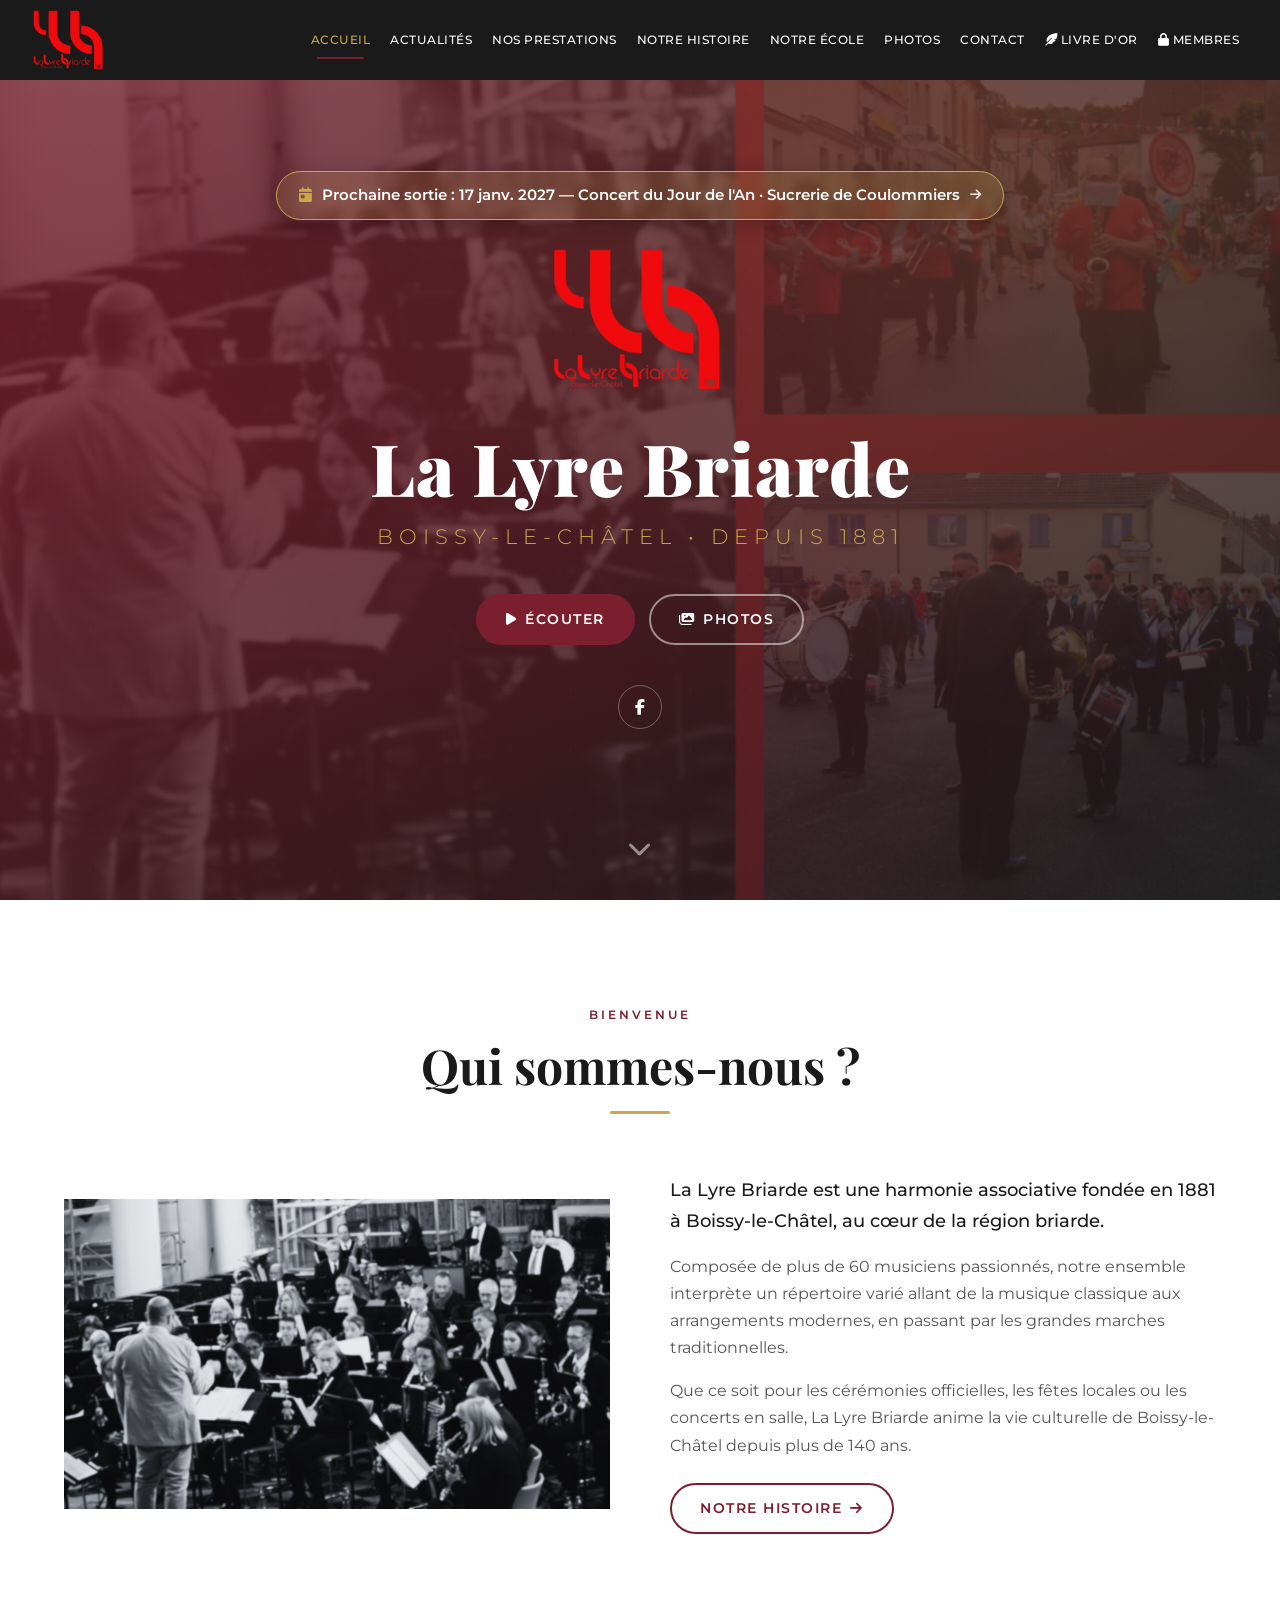
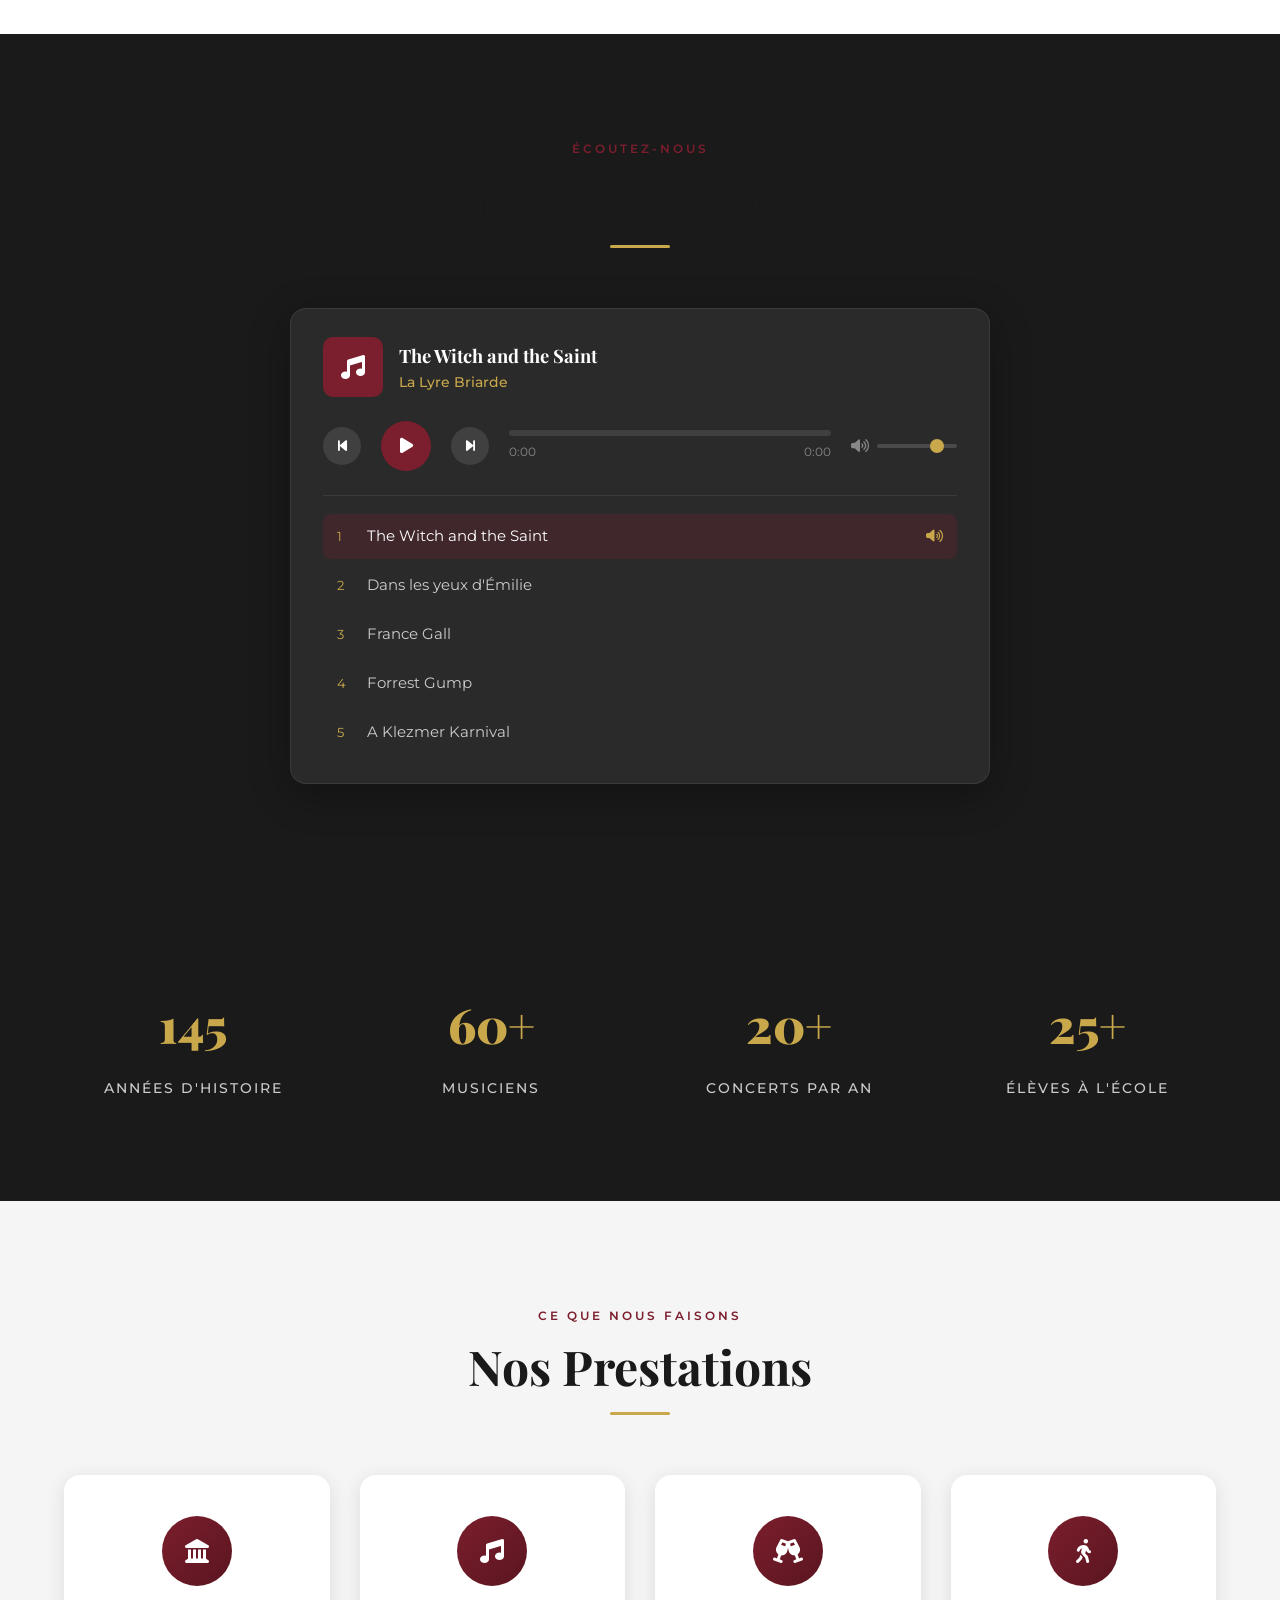
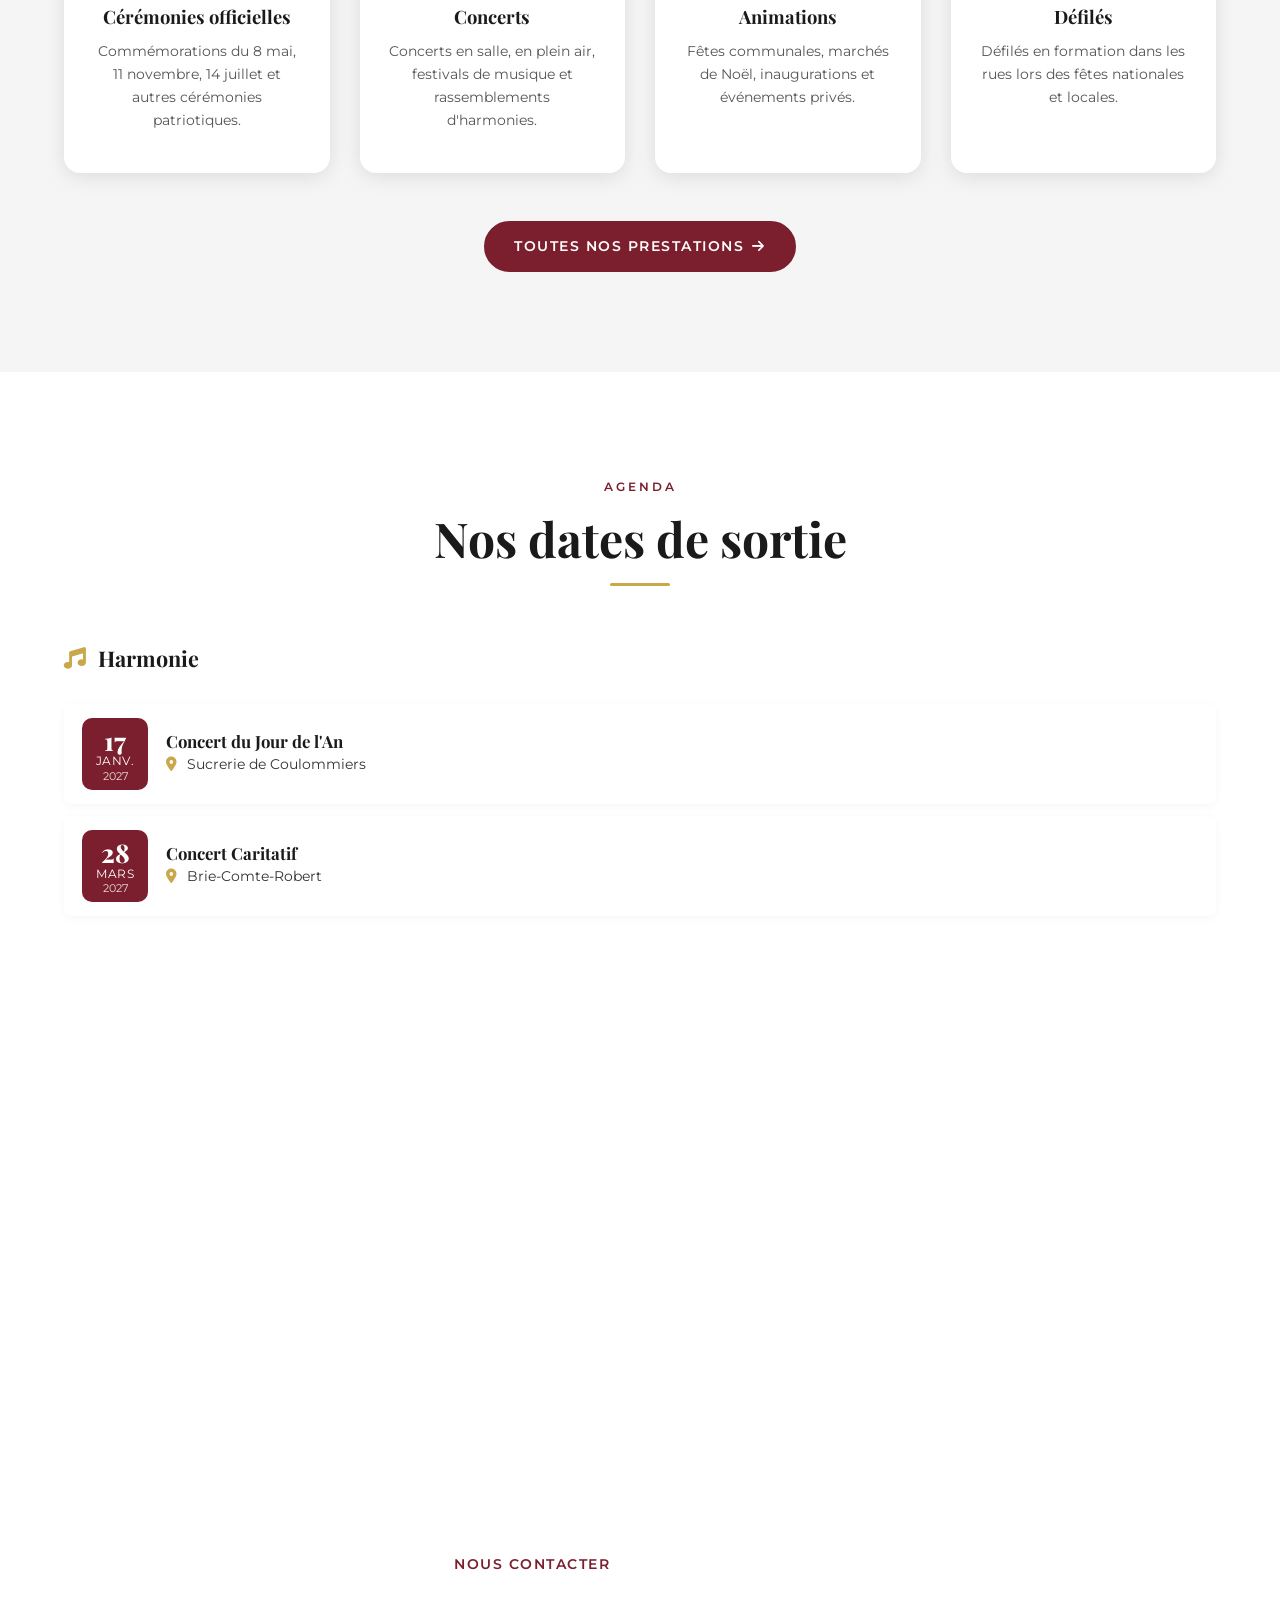
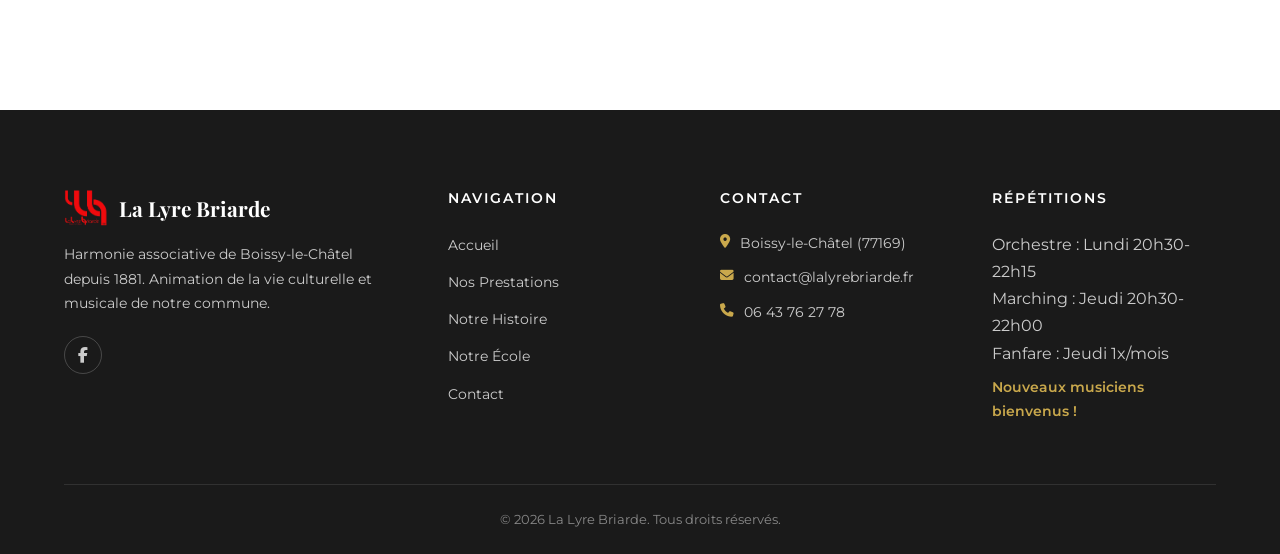
==== commit 7d3b7656: "Texte : Harmonie municipale -> Harmonie associative (toutes pages) Co-Authored-By: Claude Opus 4.8 <" ====
--- a/index.html
+++ b/index.html
@@ -4,7 +4,7 @@
     <meta charset="UTF-8">
     <meta name="viewport" content="width=device-width, initial-scale=1.0">
     <title>Accueil | La Lyre Briarde</title>
-    <meta name="description" content="La Lyre Briarde - Harmonie municipale de Boissy-le-Ch&acirc;tel depuis 1881. Concerts, animations, &eacute;cole de musique.">
+    <meta name="description" content="La Lyre Briarde - Harmonie associative de Boissy-le-Ch&acirc;tel depuis 1881. Concerts, animations, &eacute;cole de musique.">
     <link rel="icon" type="image/png" sizes="32x32" href="favicon-32x32.png">
     <link rel="icon" type="image/png" sizes="16x16" href="favicon-16x16.png">
     <link rel="apple-touch-icon" href="apple-touch-icon.png">
@@ -84,7 +84,7 @@
                     <img src="images/orchestre.jpg" alt="L'orchestre de La Lyre Briarde en concert" loading="lazy">
                 </div>
                 <div class="about-text">
-                    <p class="lead">La Lyre Briarde est une harmonie municipale fond&eacute;e en 1881 &agrave; Boissy-le-Ch&acirc;tel, au c&oelig;ur de la r&eacute;gion briarde.</p>
+                    <p class="lead">La Lyre Briarde est une harmonie associative fond&eacute;e en 1881 &agrave; Boissy-le-Ch&acirc;tel, au c&oelig;ur de la r&eacute;gion briarde.</p>
                     <p>Compos&eacute;e de plus de 60 musiciens passionn&eacute;s, notre ensemble interpr&egrave;te un r&eacute;pertoire vari&eacute; allant de la musique classique aux arrangements modernes, en passant par les grandes marches traditionnelles.</p>
                     <p>Que ce soit pour les c&eacute;r&eacute;monies officielles, les f&ecirc;tes locales ou les concerts en salle, La Lyre Briarde anime la vie culturelle de Boissy-le-Ch&acirc;tel depuis plus de 140 ans.</p>
                     <a href="histoire.html" class="btn btn-outline">Notre histoire <i class="fas fa-arrow-right"></i></a>
@@ -216,6 +216,10 @@
                 <div class="dates-section">
                     <h3 class="dates-cat"><i class="fas fa-calendar-day"></i> &Eacute;v&eacute;nements</h3>
                     <ul class="dates-list">
+                        <li class="date-item" data-date="2026-06-21">
+                            <div class="date-badge"><span class="date-day">21</span><span class="date-month">Juin</span><span class="date-year">2026</span></div>
+                            <div class="date-info"><h4>F&ecirc;te de la Musique</h4><p><i class="fas fa-map-marker-alt"></i> Boissy-le-Ch&acirc;tel</p></div>
+                        </li>
                         <li class="date-item" data-date="2026-09-05">
                             <div class="date-badge"><span class="date-day">05</span><span class="date-month">Sept.</span><span class="date-year">2026</span></div>
                             <div class="date-info"><h4>Inscriptions &eacute;cole de musique</h4><p><i class="fas fa-clock"></i> 9h00 - 12h00</p></div>
@@ -231,10 +235,6 @@
                 <div class="dates-section">
                     <h3 class="dates-cat"><i class="fas fa-music"></i> Harmonie</h3>
                     <ul class="dates-list">
-                        <li class="date-item" data-date="2026-06-21">
-                            <div class="date-badge"><span class="date-day">21</span><span class="date-month">Juin</span><span class="date-year">2026</span></div>
-                            <div class="date-info"><h4>F&ecirc;te de la Musique</h4><p><i class="fas fa-map-marker-alt"></i> Boissy-le-Ch&acirc;tel</p></div>
-                        </li>
                         <li class="date-item" data-date="2026-11-08">
                             <div class="date-badge"><span class="date-day">08</span><span class="date-month">Nov.</span><span class="date-year">2026</span></div>
                             <div class="date-info"><h4>Concert CMF</h4><p><i class="fas fa-map-marker-alt"></i> Beaumont-sur-Oise</p></div>
@@ -336,7 +336,7 @@
                         <img src="images/logo.png" alt="La Lyre Briarde" class="footer-logo-img">
                         <span>La Lyre Briarde</span>
                     </div>
-                    <p>Harmonie municipale de Boissy-le-Ch&acirc;tel depuis 1881. Animation de la vie culturelle et musicale de notre commune.</p>
+                    <p>Harmonie associative de Boissy-le-Ch&acirc;tel depuis 1881. Animation de la vie culturelle et musicale de notre commune.</p>
                     <div class="footer-socials">
                         <a href="https://www.facebook.com/lalyre.briarde.77" target="_blank" rel="noopener" aria-label="Facebook"><i class="fab fa-facebook-f"></i></a>
                     </div>
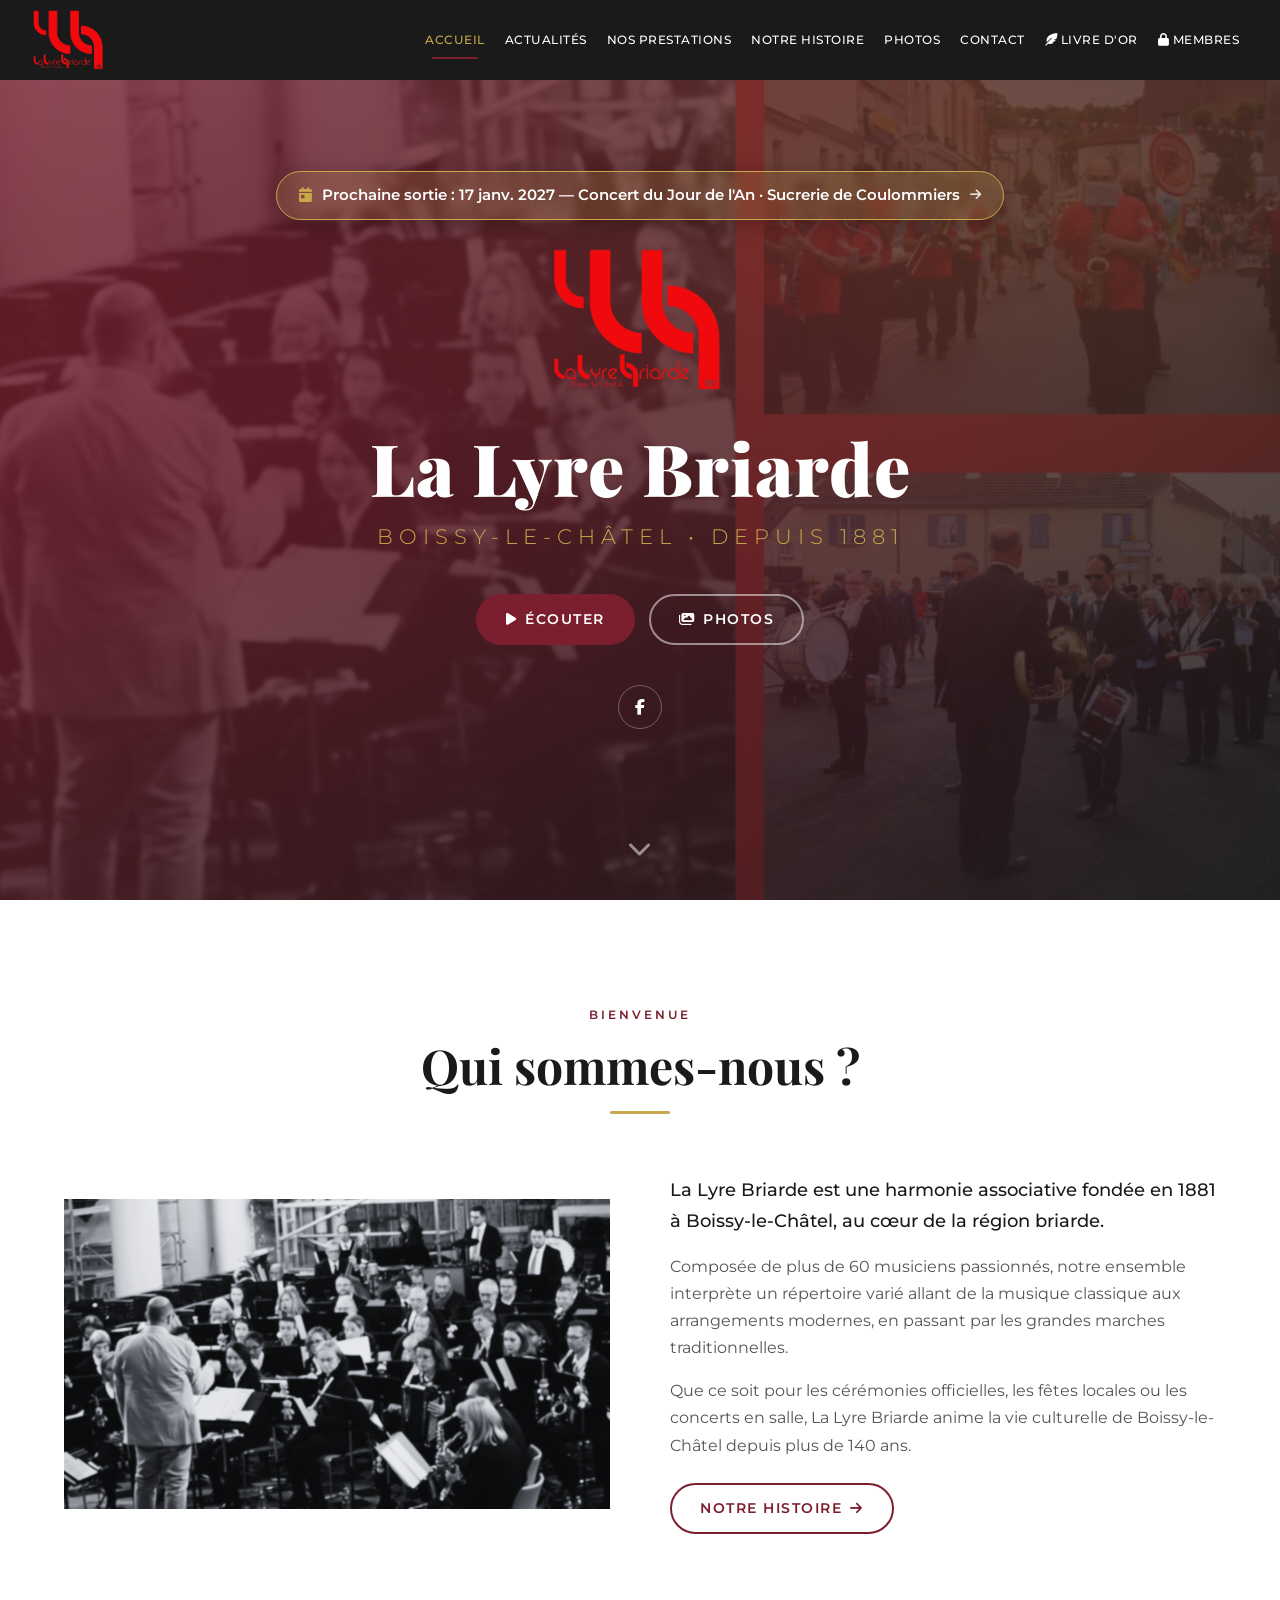
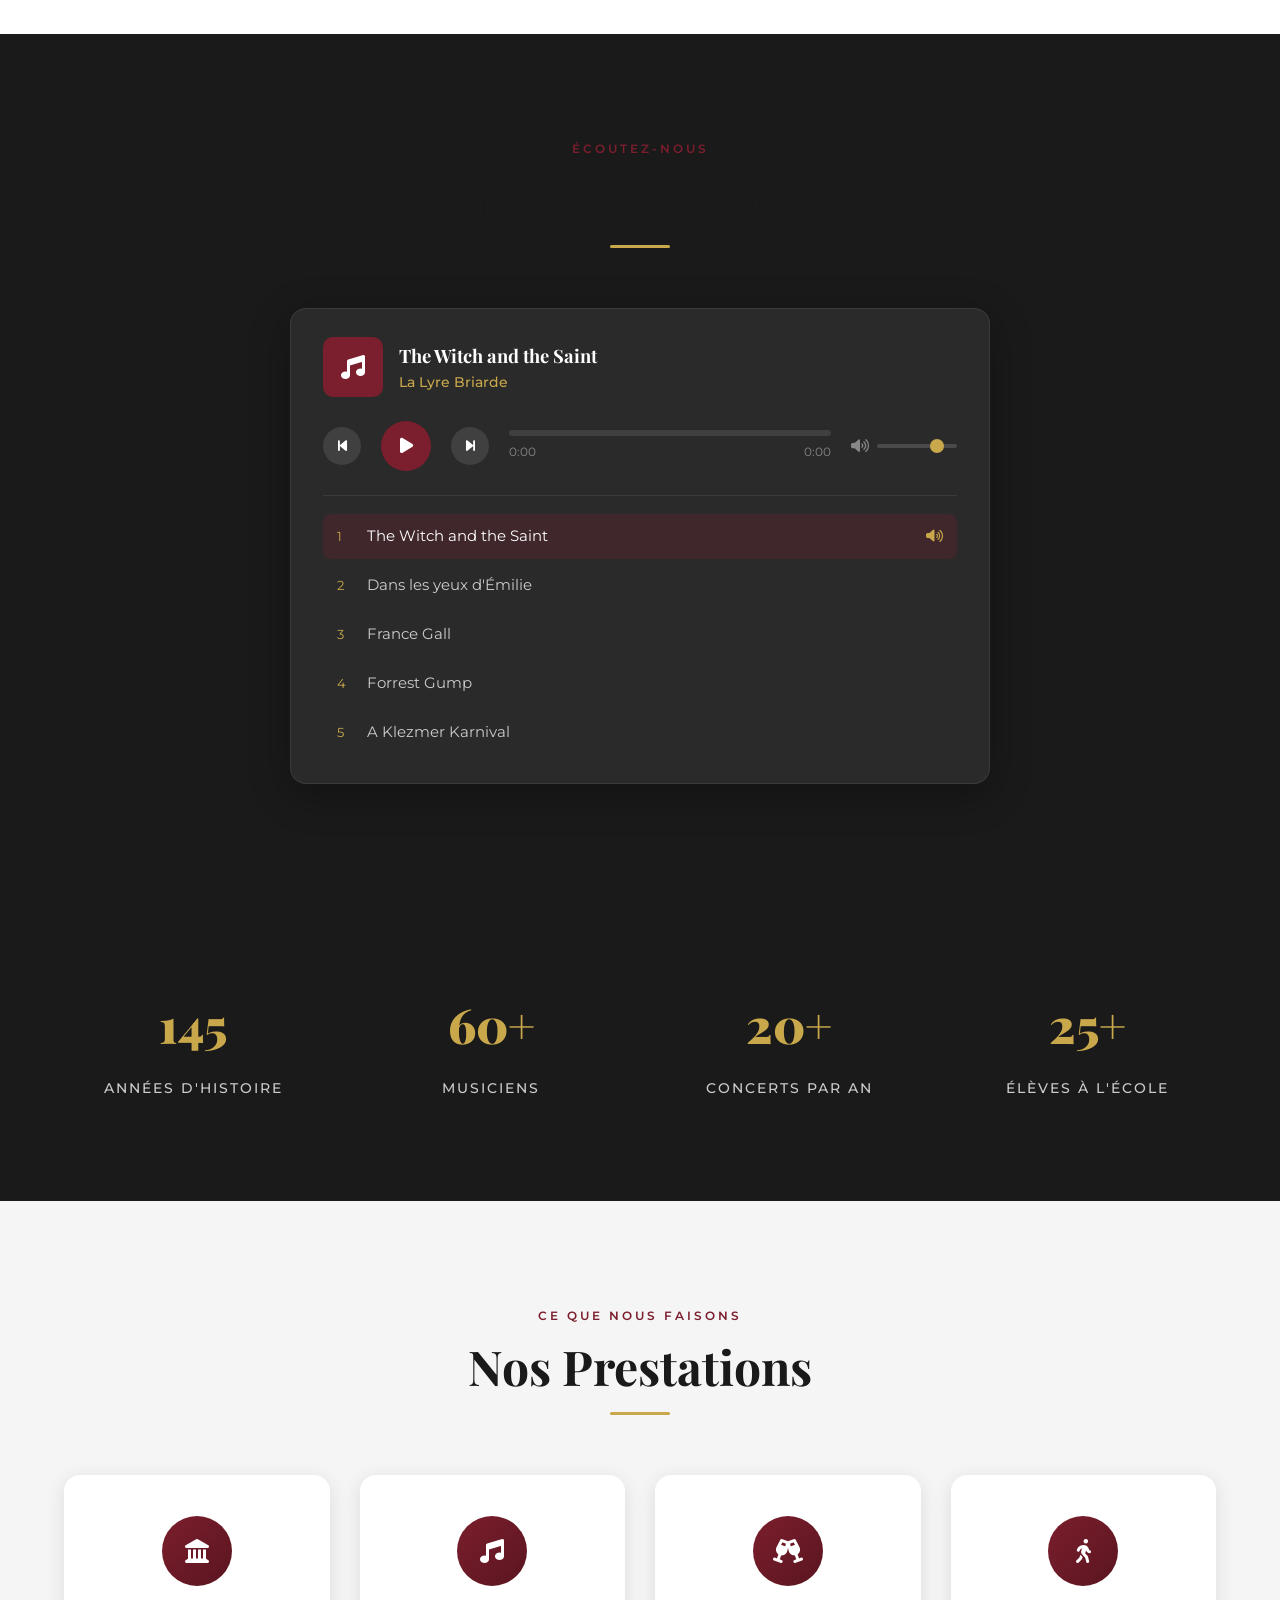
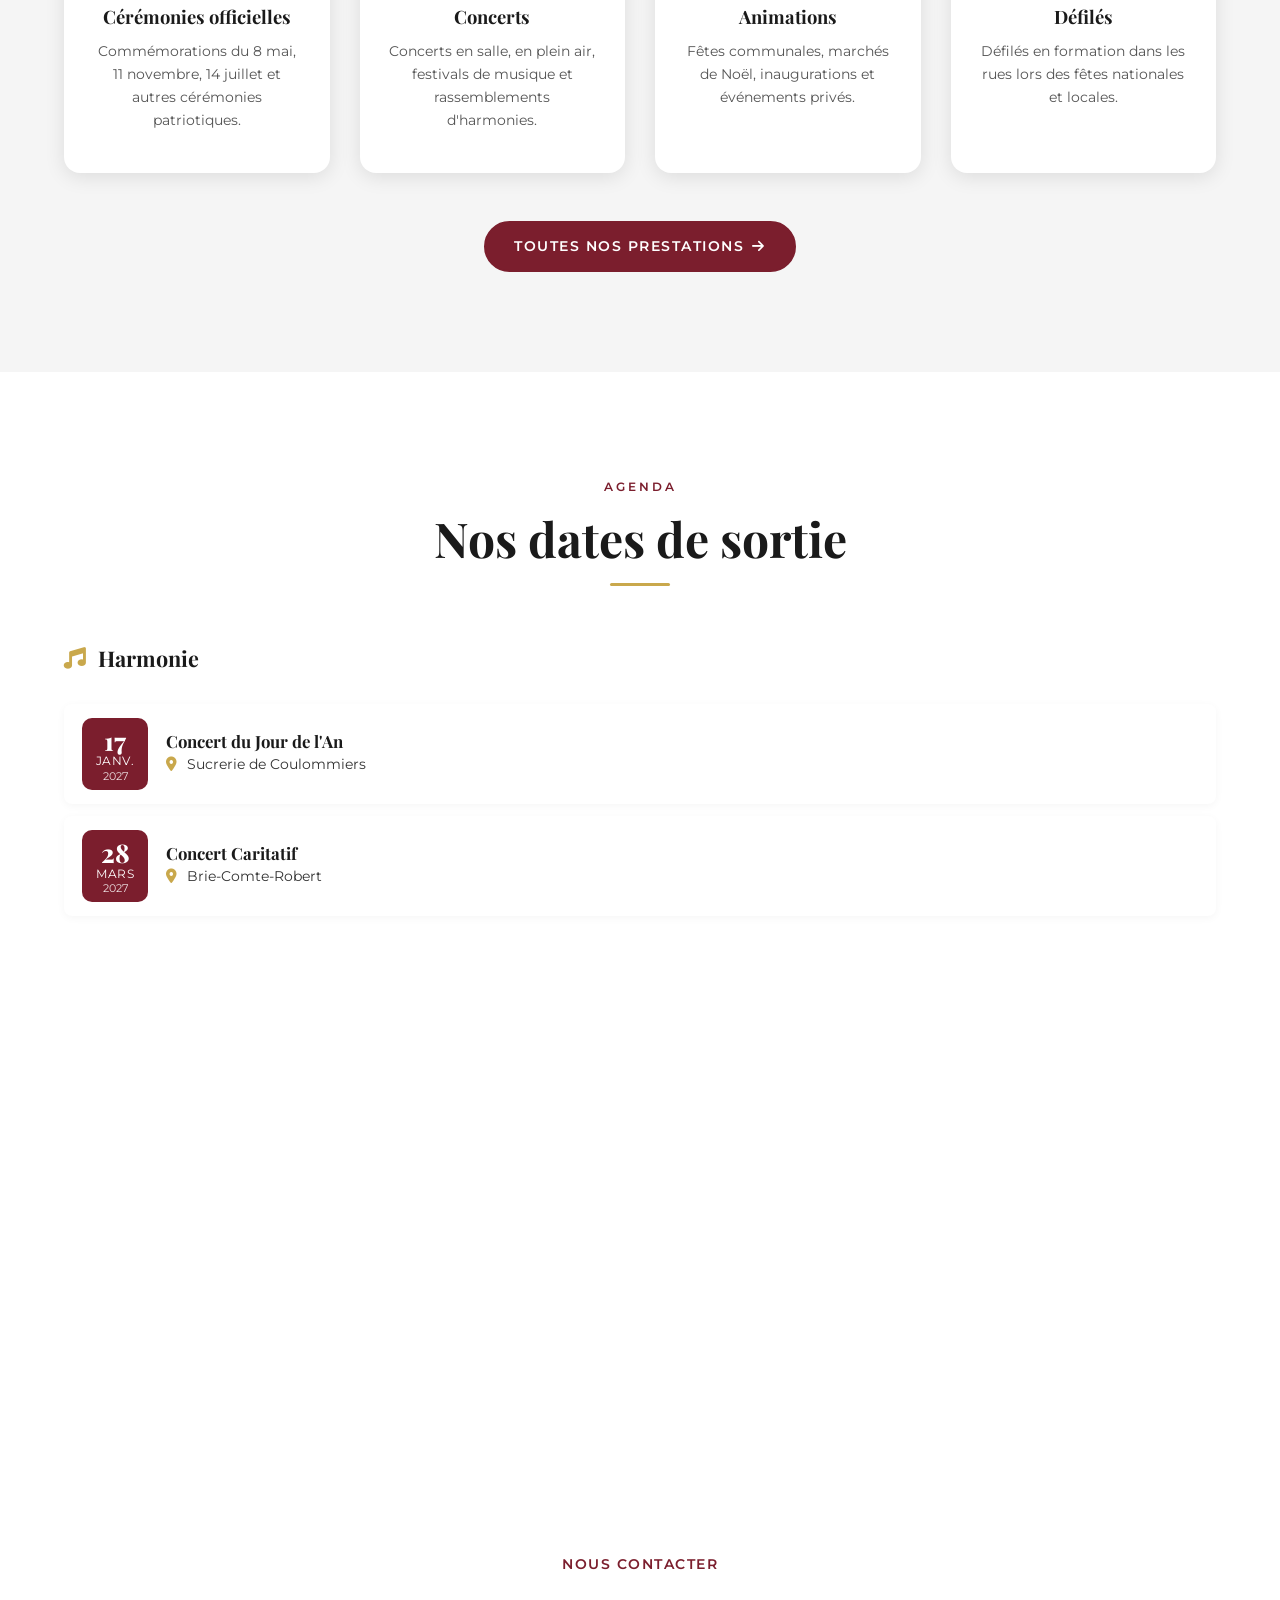
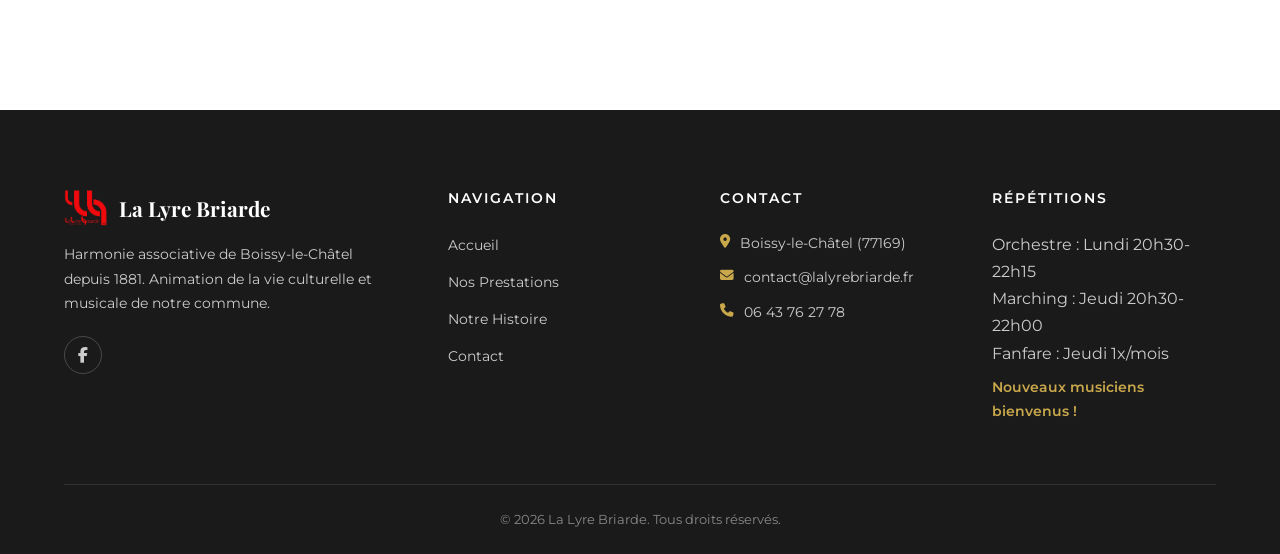
==== commit 5df2aaf1: "Ecole de musique : desactivee du public (menu, footer, CTA accueil, sitemap) - Lien "Notre Ecole" re" ====
--- a/index.html
+++ b/index.html
@@ -26,7 +26,6 @@
                 <a href="actualites.html" class="nav-link">Actualit&eacute;s</a>
                 <a href="prestations.html" class="nav-link">Nos Prestations</a>
                 <a href="histoire.html" class="nav-link">Notre Histoire</a>
-                <a href="ecole.html" class="nav-link">Notre &Eacute;cole</a>
                 <a href="photos.html" class="nav-link">Photos</a>
                 <a href="contact.html" class="nav-link">Contact</a>
                 <a href="livre-dor.html" class="nav-link"><i class="fas fa-feather-alt"></i> Livre d'Or</a>
@@ -311,9 +310,9 @@
         <div class="container">
             <div class="join-content">
                 <h2>La Lyre Briarde recrute !</h2>
-                <p>Pour renforcer le Fil'Harmonie, le Marching'Band et la Fanfare.<br>
+                <p>Pour renforcer le Fil'Harmonie, le Marching'Band, la Fanfare et la Chorale.<br>
                 Nous recherchons particuli&egrave;rement : <strong>Saxophone Alto, Fl&ucirc;te, Clarinette, Trompette</strong>.<br>
-                Mais tout musicien est le bienvenu !</p>
+                Mais tout musicien &mdash; et tout chanteur ! &mdash; est le bienvenu !</p>
                 <p style="margin-top: 16px; font-size: 0.95rem; opacity: 0.9; line-height: 1.9;">
                     <i class="fas fa-envelope"></i> contact@lalyrebriarde.fr<br>
                     <i class="fas fa-phone"></i> 06 43 76 27 78 (Laurent - Directeur)<br>
@@ -321,7 +320,6 @@
                 </p>
                 <div class="join-buttons" style="margin-top: 20px;">
                     <a href="contact.html" class="btn btn-white">Nous contacter</a>
-                    <a href="ecole.html" class="btn btn-outline-white">Notre &eacute;cole <i class="fas fa-arrow-right"></i></a>
                 </div>
             </div>
         </div>
@@ -347,7 +345,6 @@
                         <li><a href="/">Accueil</a></li>
                         <li><a href="prestations.html">Nos Prestations</a></li>
                         <li><a href="histoire.html">Notre Histoire</a></li>
-                        <li><a href="ecole.html">Notre &Eacute;cole</a></li>
                         <li><a href="contact.html">Contact</a></li>
                     </ul>
                 </div>
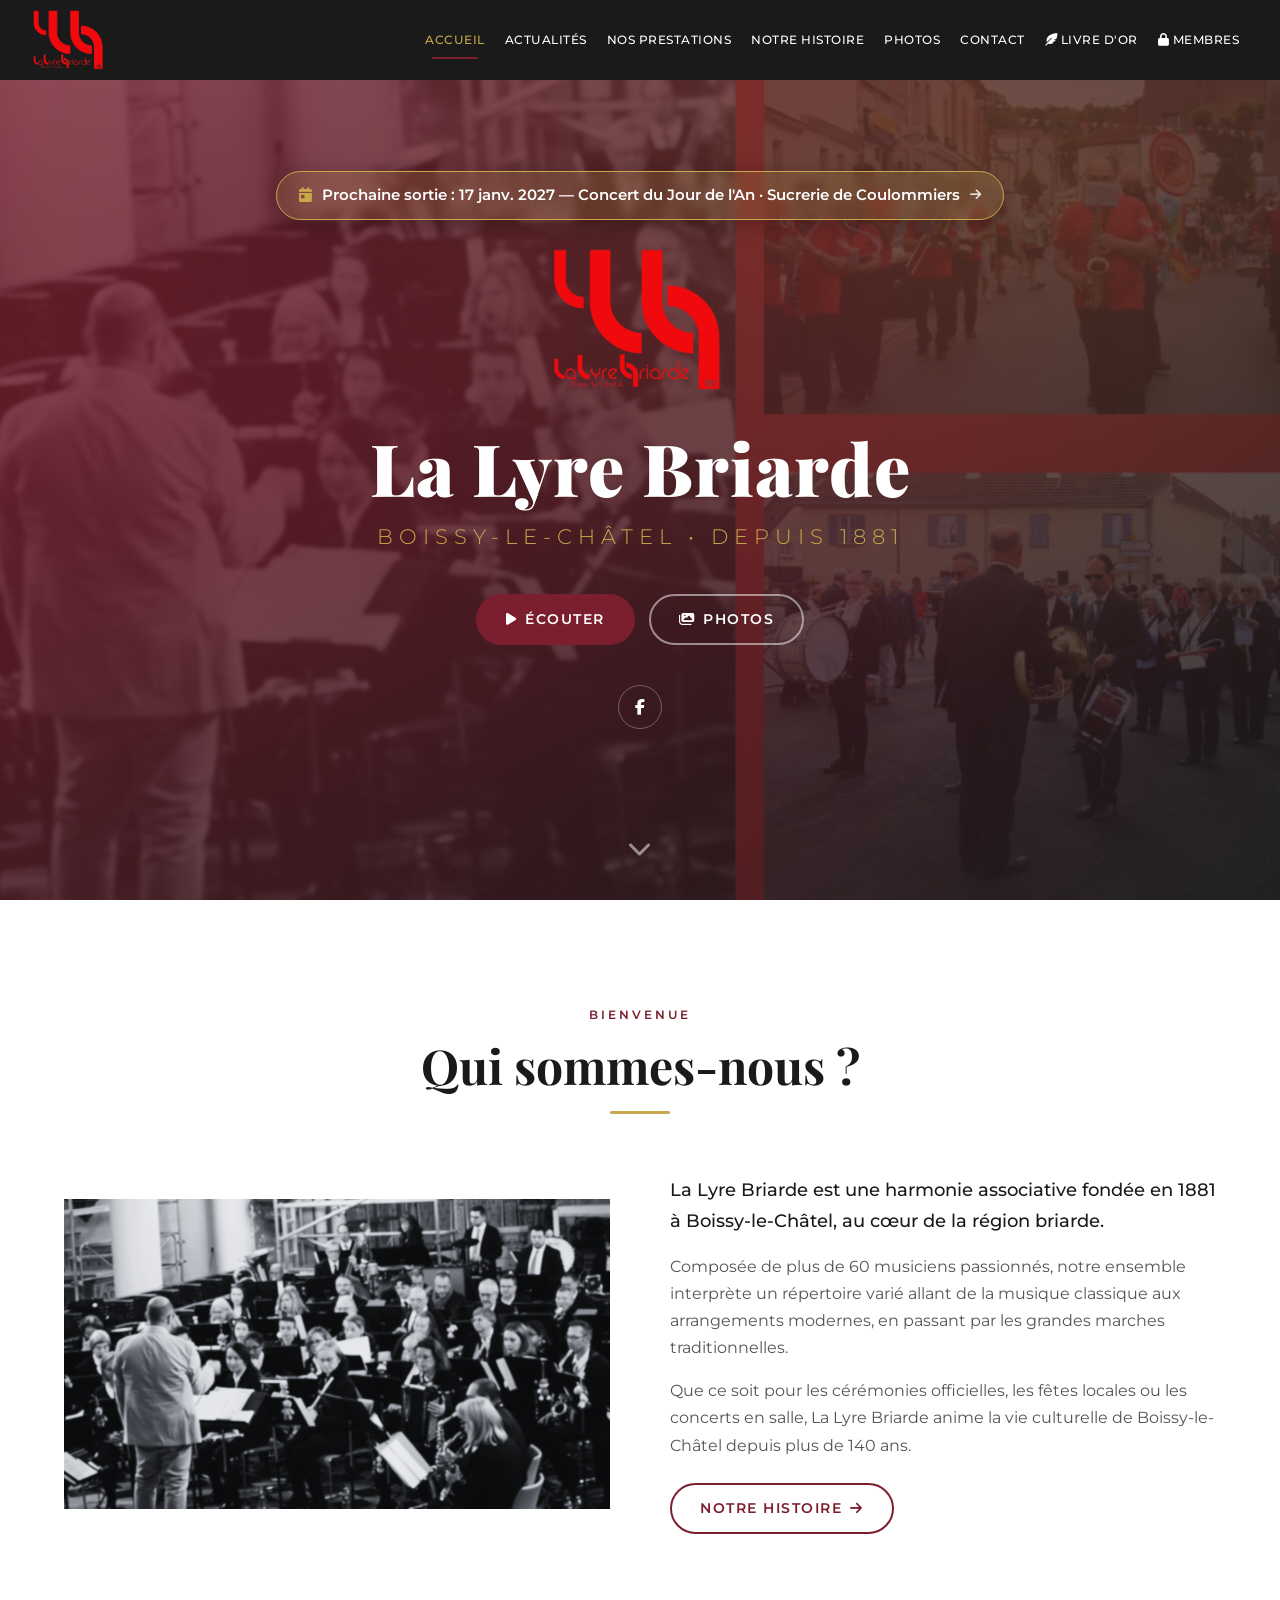
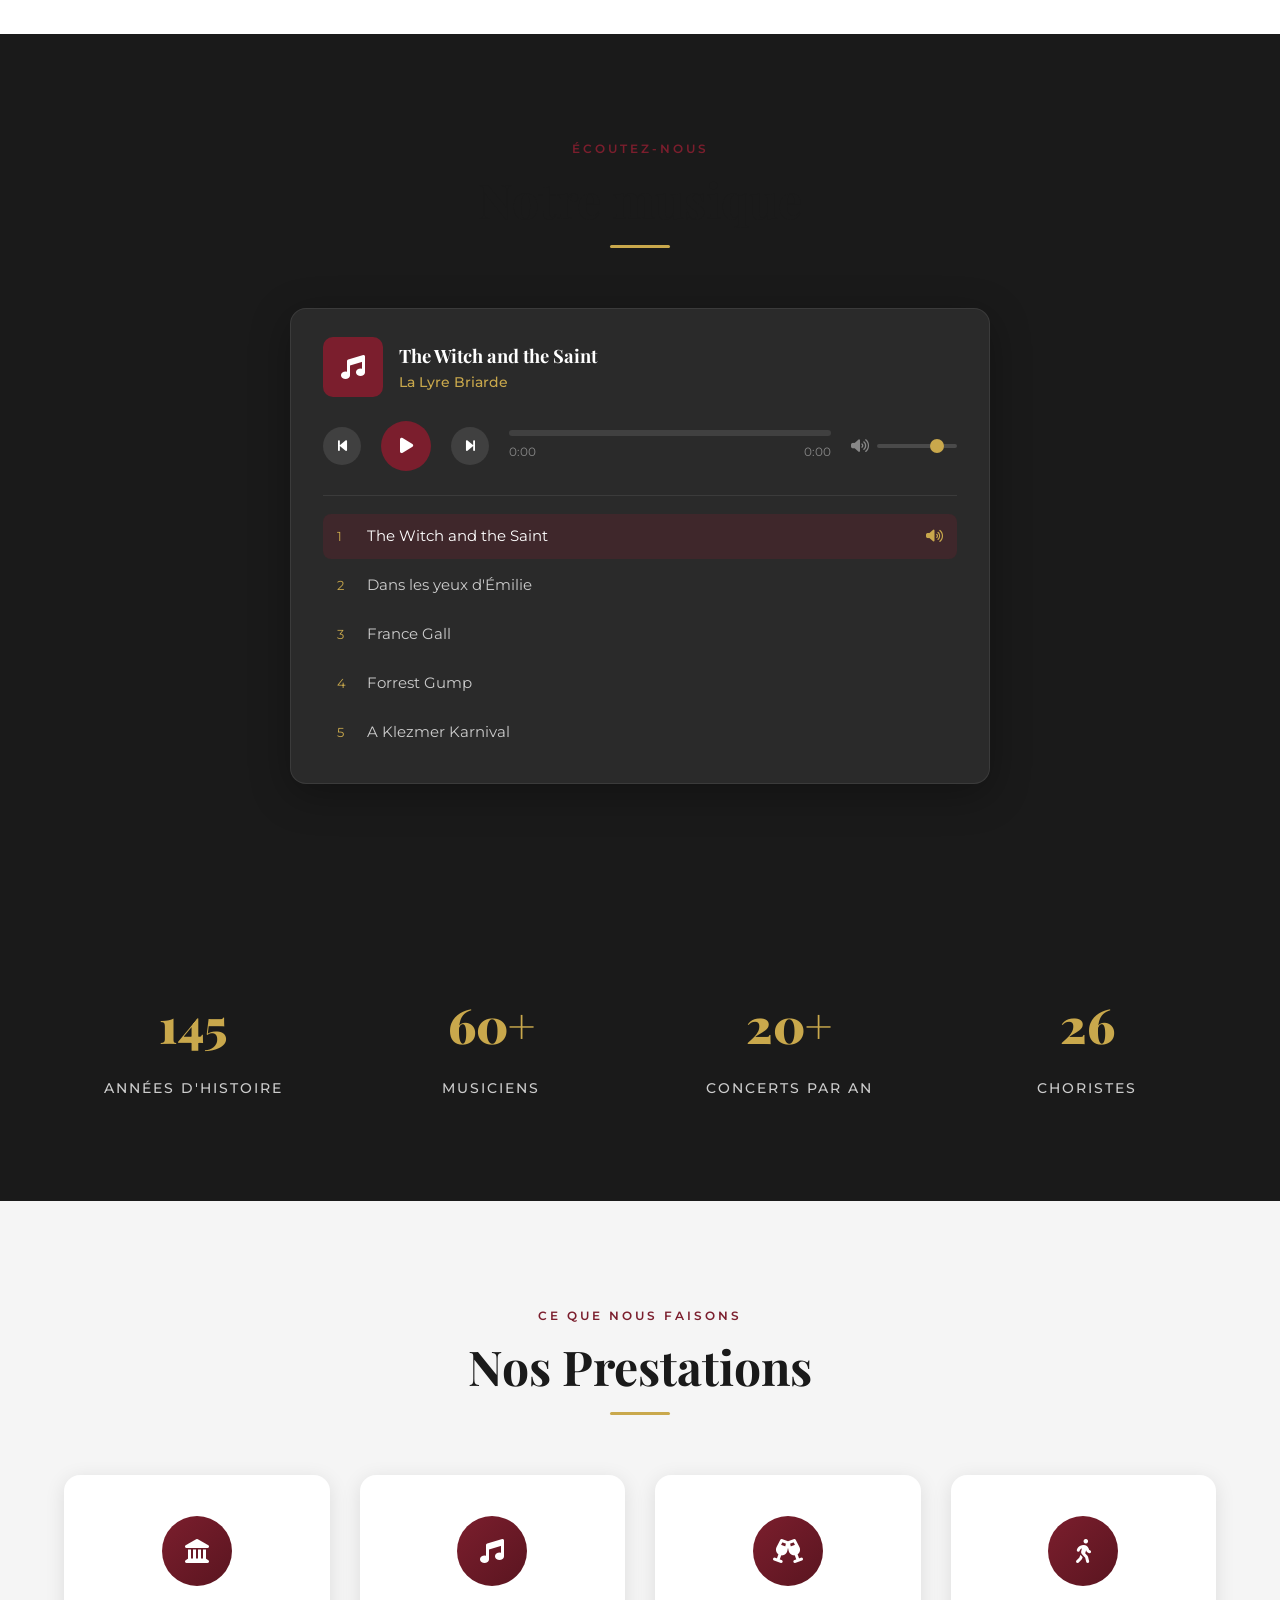
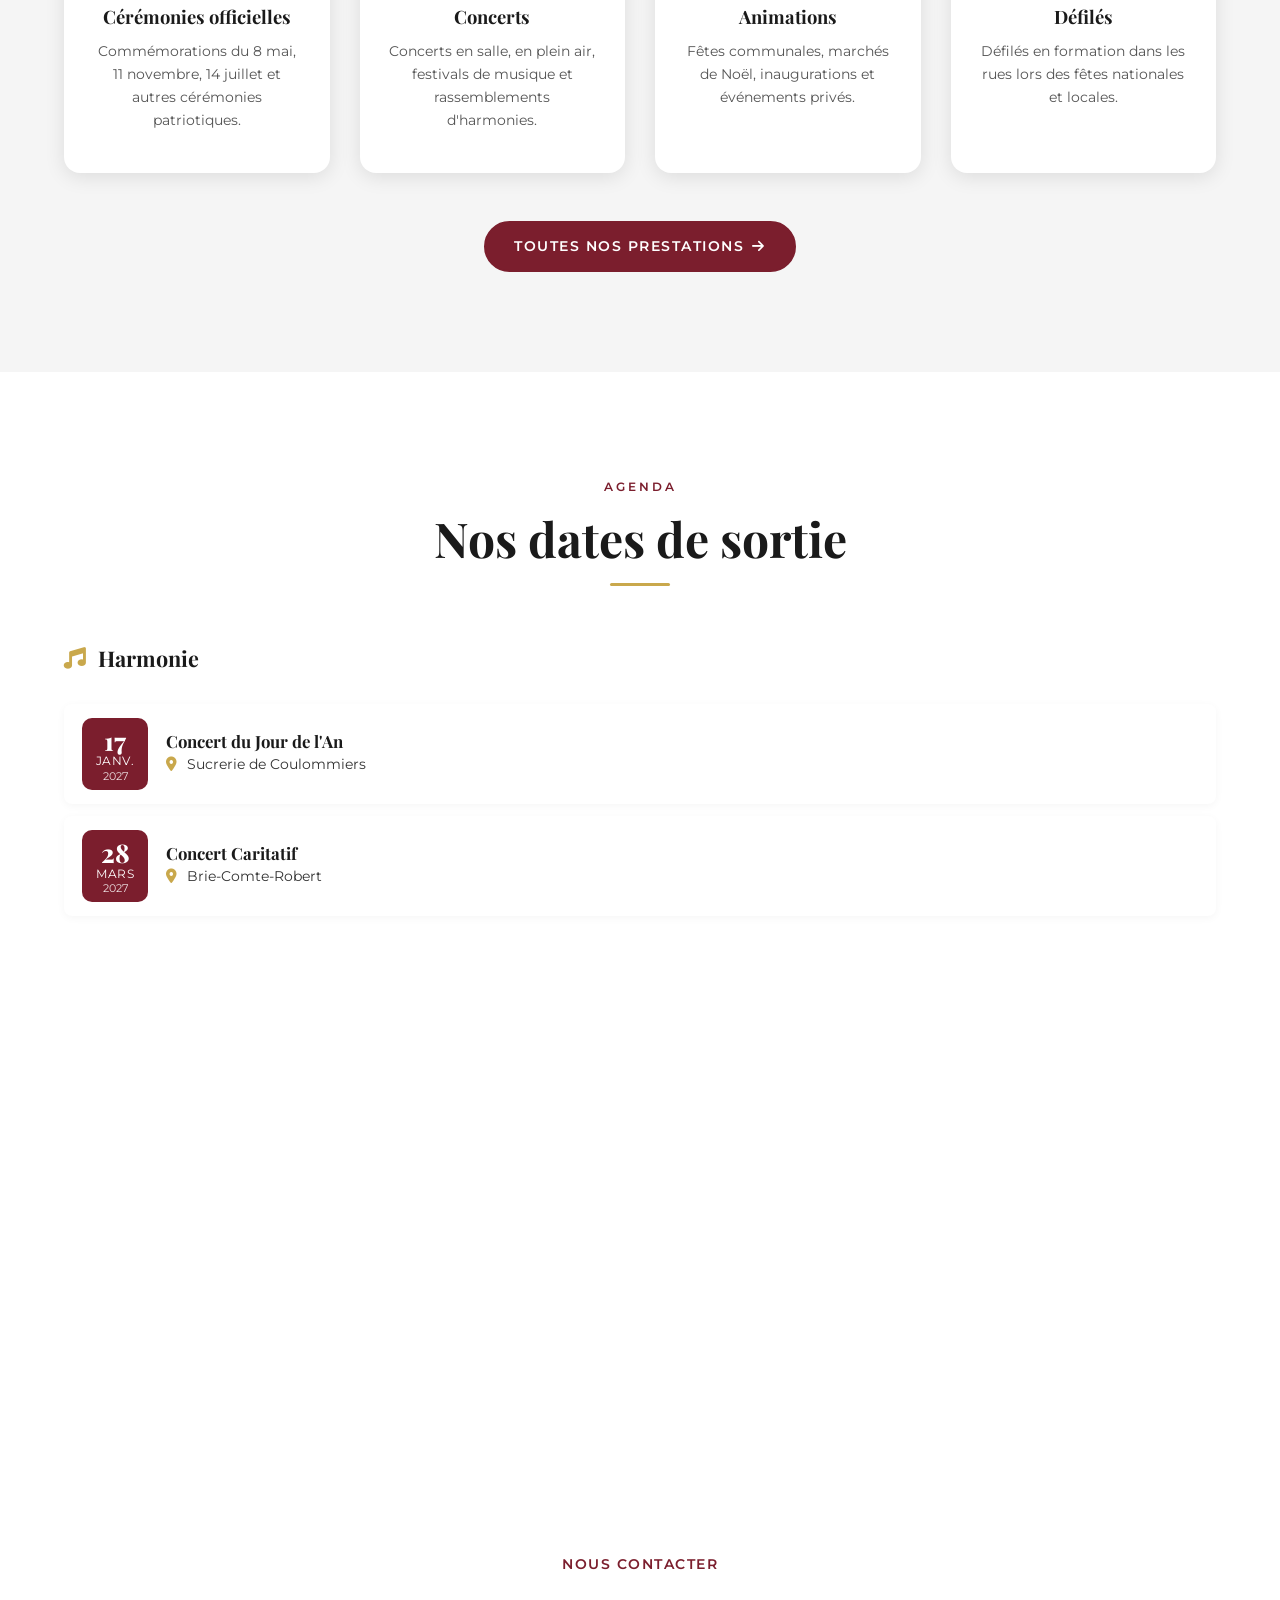
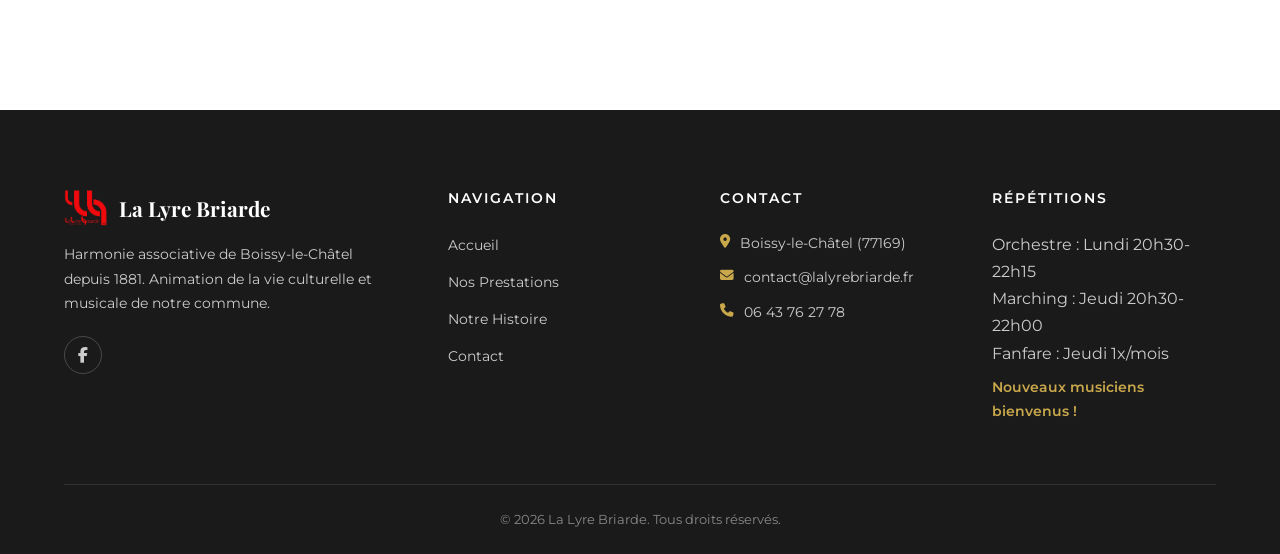
==== commit 04d4b3b8: "Accueil : tuile Eleves -> Choristes (26) + description SEO sans ecole de musique Co-Authored-By: Cla" ====
--- a/index.html
+++ b/index.html
@@ -4,7 +4,7 @@
     <meta charset="UTF-8">
     <meta name="viewport" content="width=device-width, initial-scale=1.0">
     <title>Accueil | La Lyre Briarde</title>
-    <meta name="description" content="La Lyre Briarde - Harmonie associative de Boissy-le-Ch&acirc;tel depuis 1881. Concerts, animations, &eacute;cole de musique.">
+    <meta name="description" content="La Lyre Briarde - Harmonie associative de Boissy-le-Ch&acirc;tel depuis 1881. Concerts, animations et &eacute;v&eacute;nements musicaux.">
     <link rel="icon" type="image/png" sizes="32x32" href="favicon-32x32.png">
     <link rel="icon" type="image/png" sizes="16x16" href="favicon-16x16.png">
     <link rel="apple-touch-icon" href="apple-touch-icon.png">
@@ -158,9 +158,9 @@
                     <span class="stat-number">20+</span>
                     <span class="stat-label">Concerts par an</span>
                 </div>
-                <div class="stat-item" data-count="25">
-                    <span class="stat-number">25+</span>
-                    <span class="stat-label">&Eacute;l&egrave;ves &agrave; l'&eacute;cole</span>
+                <div class="stat-item" data-count="26">
+                    <span class="stat-number">26</span>
+                    <span class="stat-label">Choristes</span>
                 </div>
             </div>
         </div>
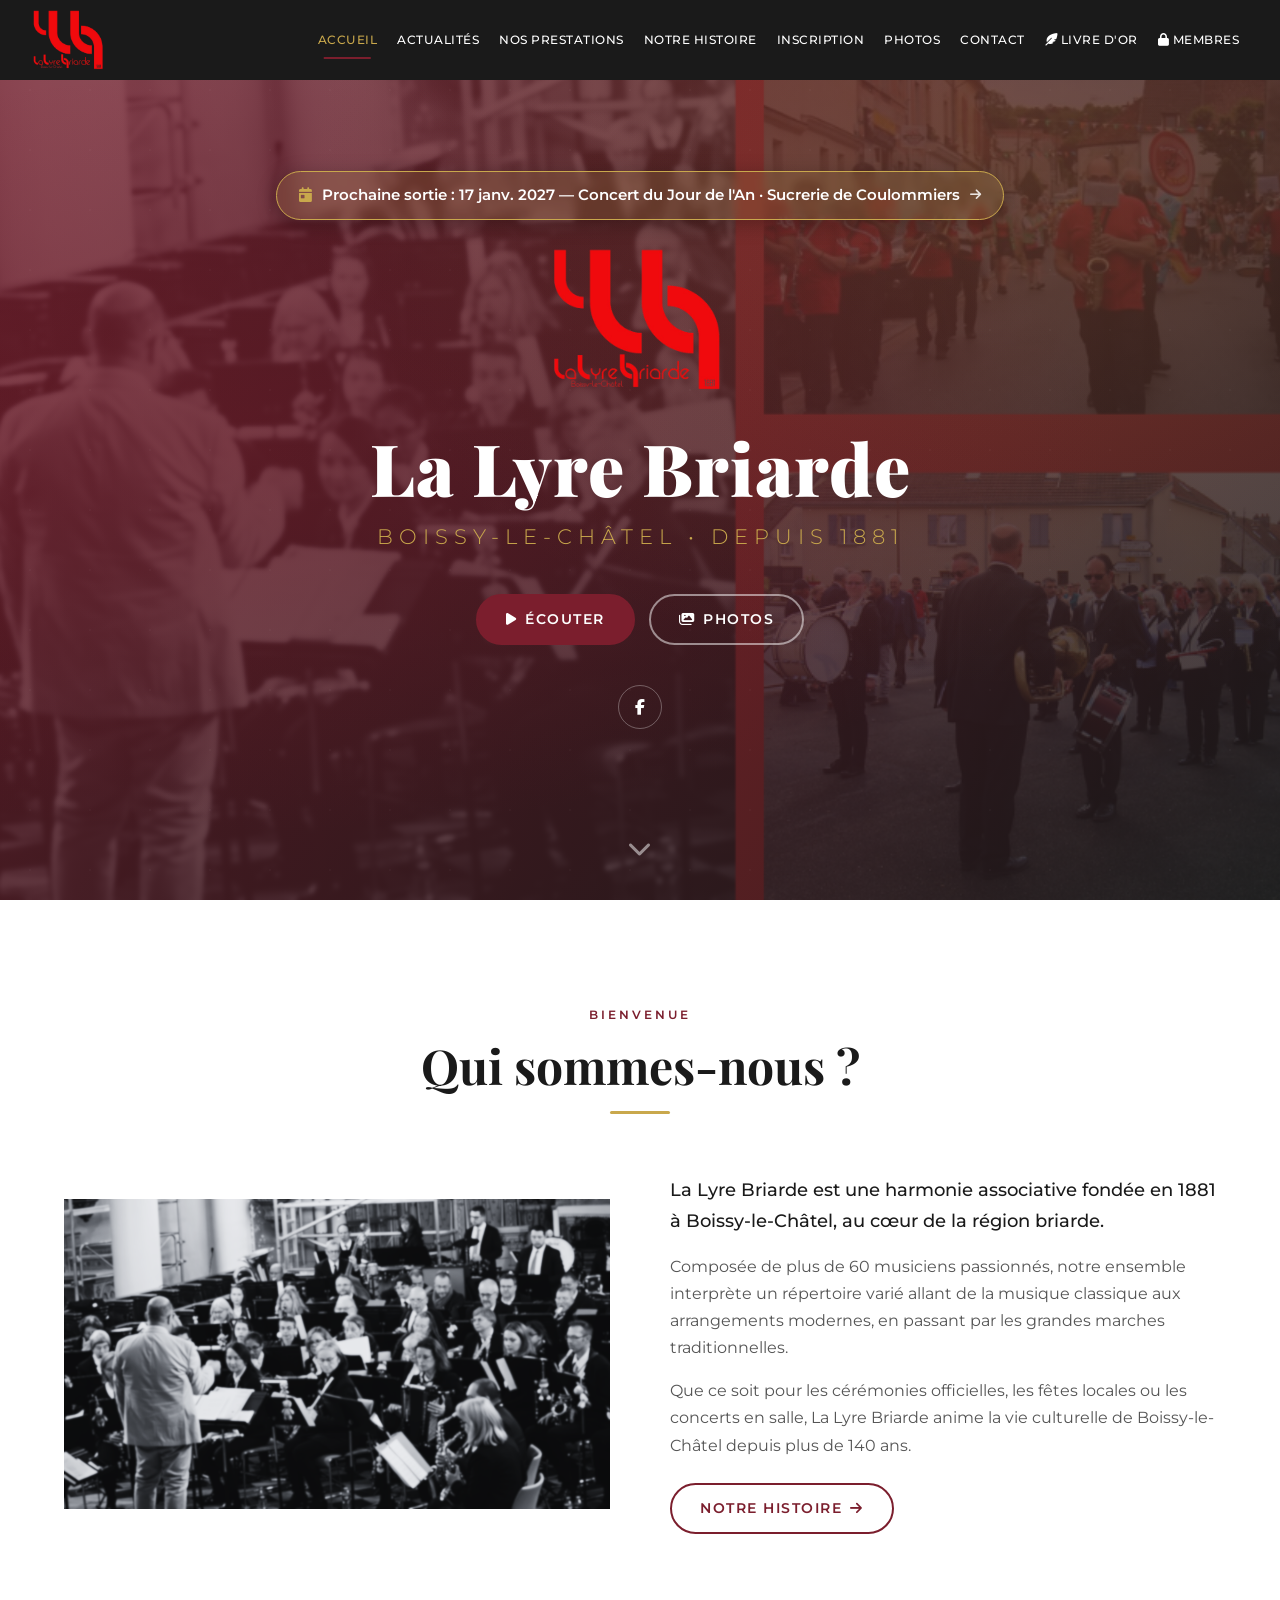
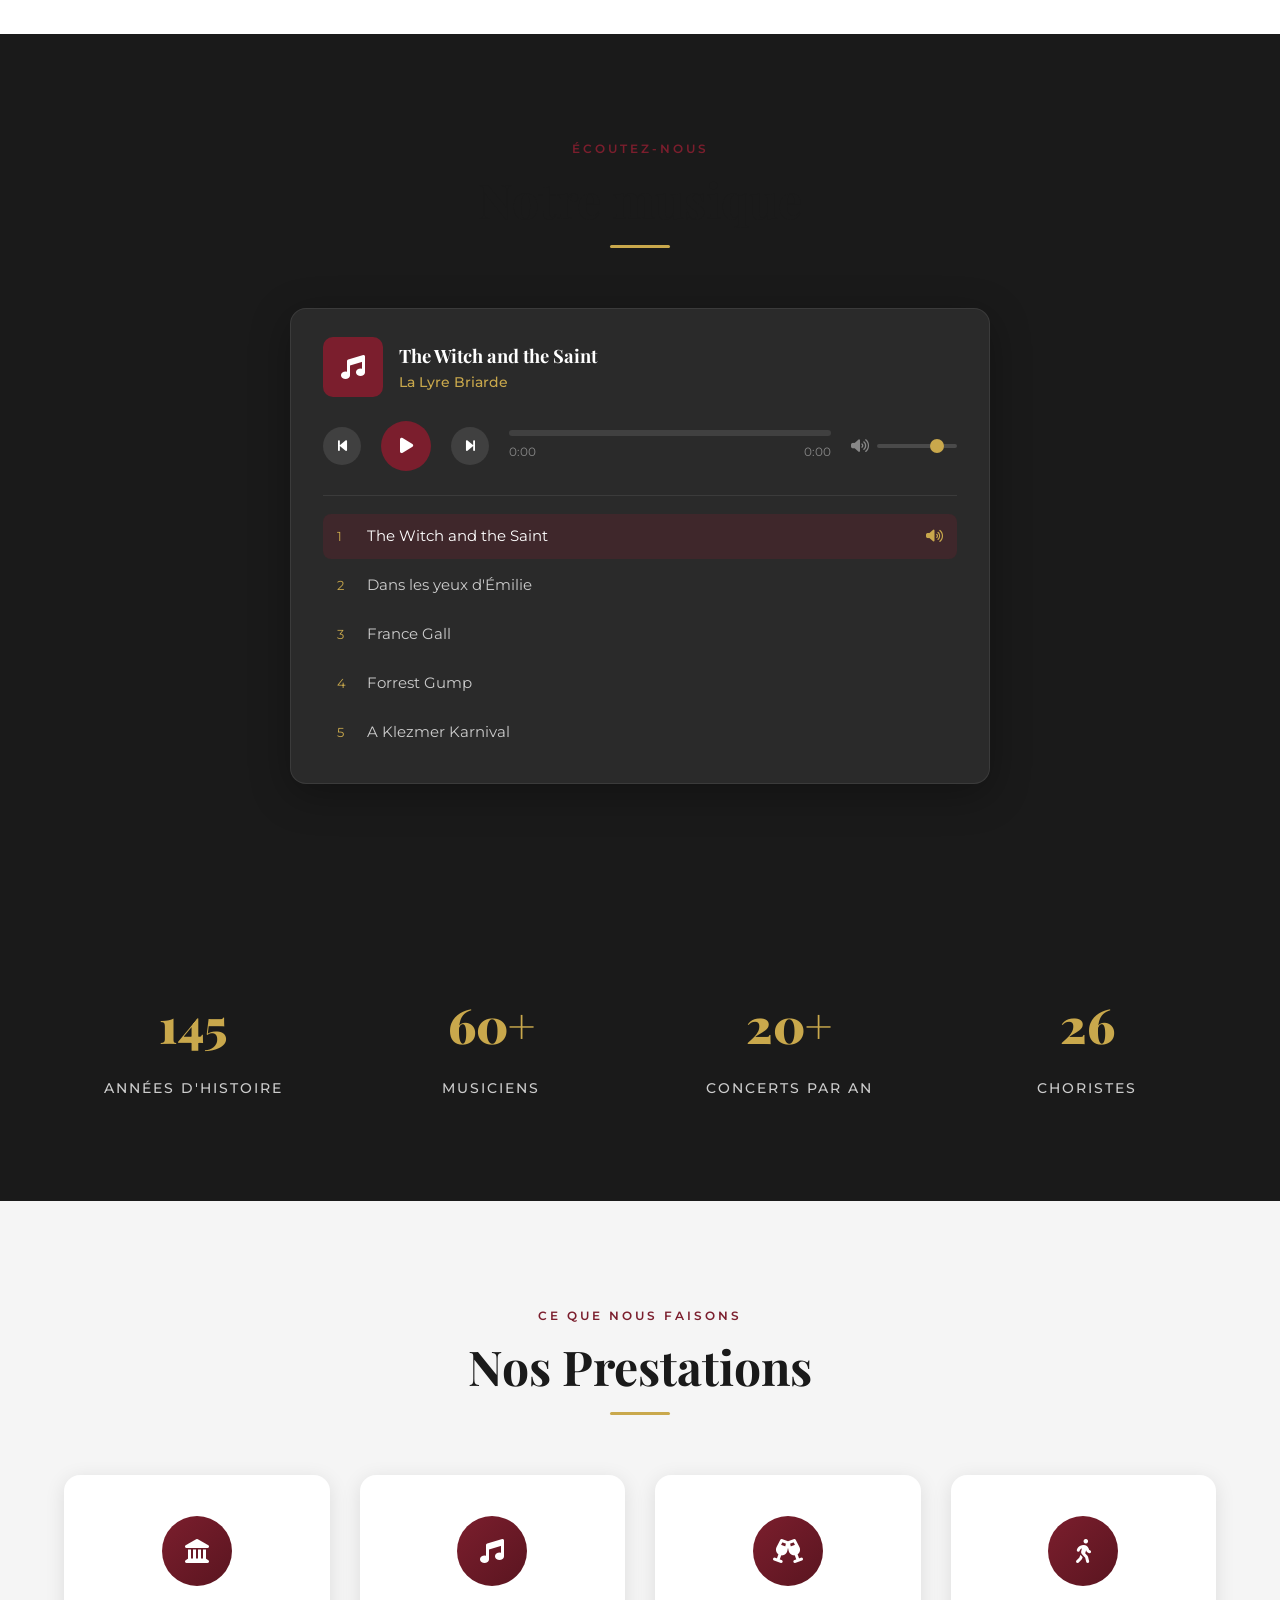
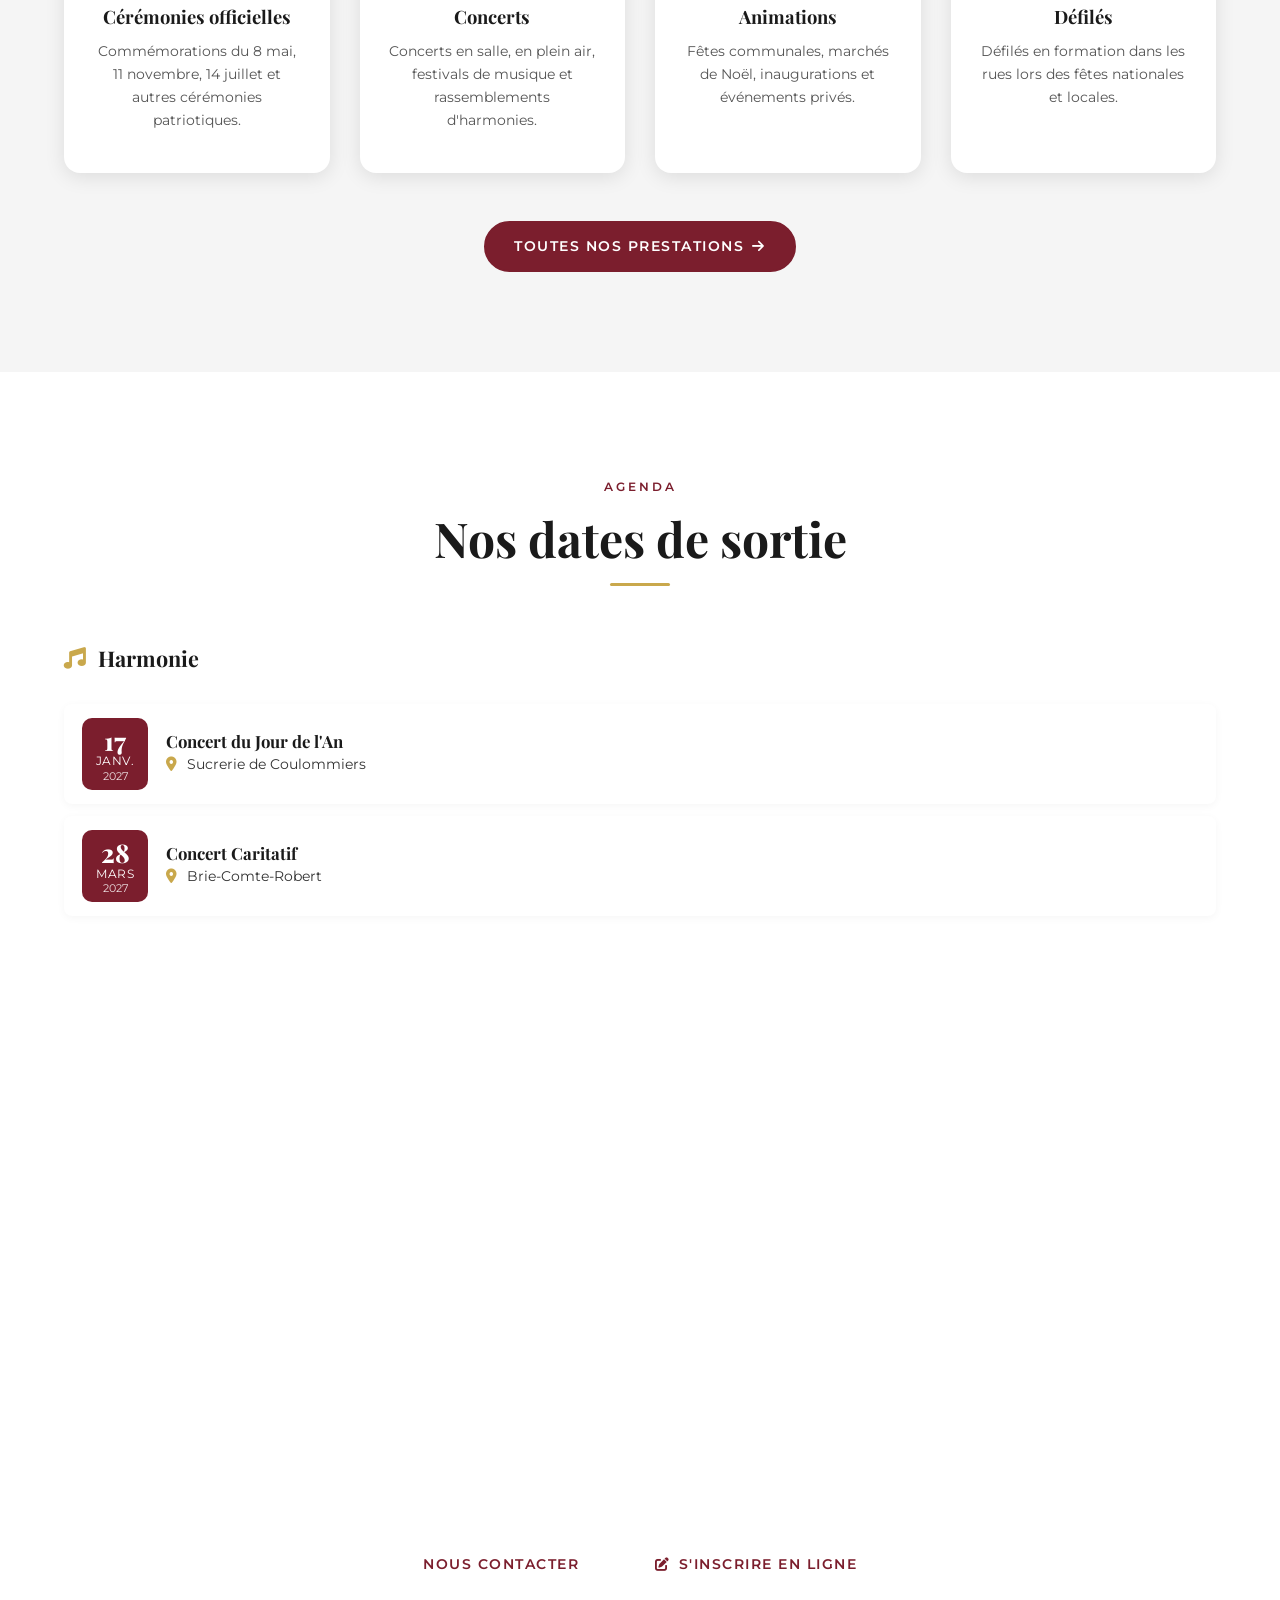
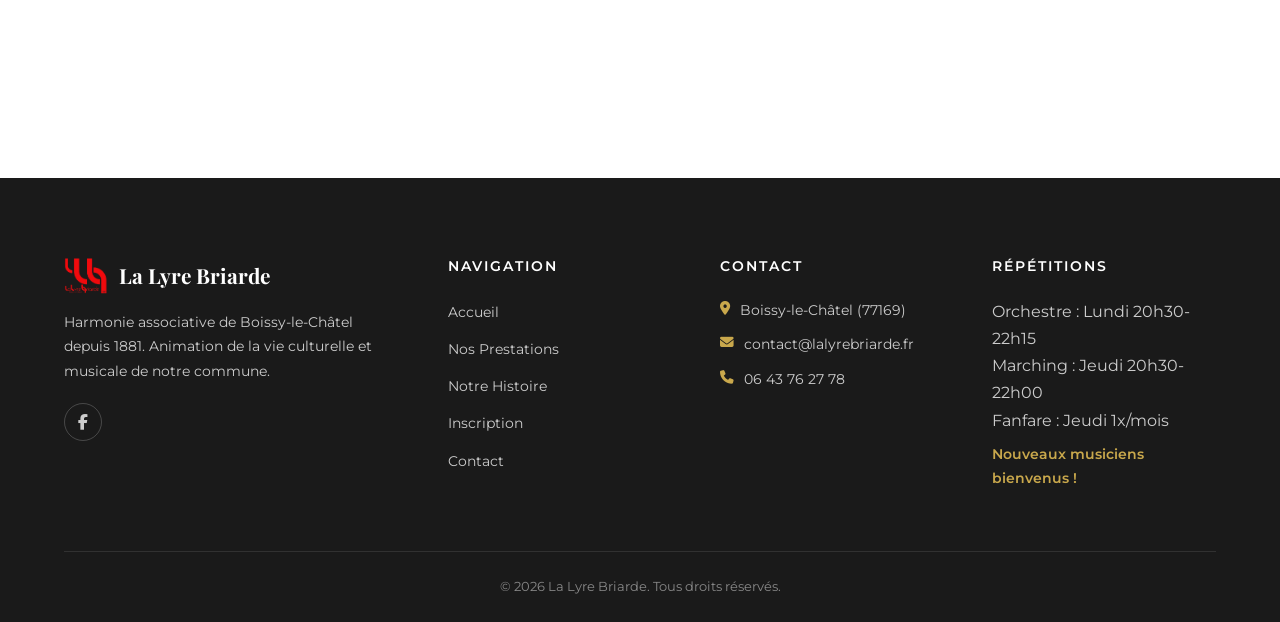
==== commit fc6bbb30: "Inscription remise en acces public (independante de l'ecole) - Lien "Inscription" (Google Form) dans" ====
--- a/index.html
+++ b/index.html
@@ -26,6 +26,7 @@
                 <a href="actualites.html" class="nav-link">Actualit&eacute;s</a>
                 <a href="prestations.html" class="nav-link">Nos Prestations</a>
                 <a href="histoire.html" class="nav-link">Notre Histoire</a>
+                <a href="https://docs.google.com/forms/d/e/1FAIpQLScF4wkg2yJXOuZyUAzOyusxgAAwP7Nxy-uAHNmkELwe1u_eYw/viewform" class="nav-link" target="_blank" rel="noopener">Inscription</a>
                 <a href="photos.html" class="nav-link">Photos</a>
                 <a href="contact.html" class="nav-link">Contact</a>
                 <a href="livre-dor.html" class="nav-link"><i class="fas fa-feather-alt"></i> Livre d'Or</a>
@@ -320,6 +321,8 @@
                 </p>
                 <div class="join-buttons" style="margin-top: 20px;">
                     <a href="contact.html" class="btn btn-white">Nous contacter</a>
+                    <a href="https://docs.google.com/forms/d/e/1FAIpQLScF4wkg2yJXOuZyUAzOyusxgAAwP7Nxy-uAHNmkELwe1u_eYw/viewform" target="_blank" rel="noopener" class="btn btn-white"><i class="fas fa-pen-to-square"></i> S'inscrire en ligne</a>
+                    <a href="documents/fiche-inscription-2026-2027.pdf" target="_blank" class="btn btn-outline-white"><i class="fas fa-file-alt"></i> Fiche d'inscription (PDF)</a>
                 </div>
             </div>
         </div>
@@ -345,6 +348,7 @@
                         <li><a href="/">Accueil</a></li>
                         <li><a href="prestations.html">Nos Prestations</a></li>
                         <li><a href="histoire.html">Notre Histoire</a></li>
+                        <li><a href="https://docs.google.com/forms/d/e/1FAIpQLScF4wkg2yJXOuZyUAzOyusxgAAwP7Nxy-uAHNmkELwe1u_eYw/viewform" target="_blank" rel="noopener">Inscription</a></li>
                         <li><a href="contact.html">Contact</a></li>
                     </ul>
                 </div>
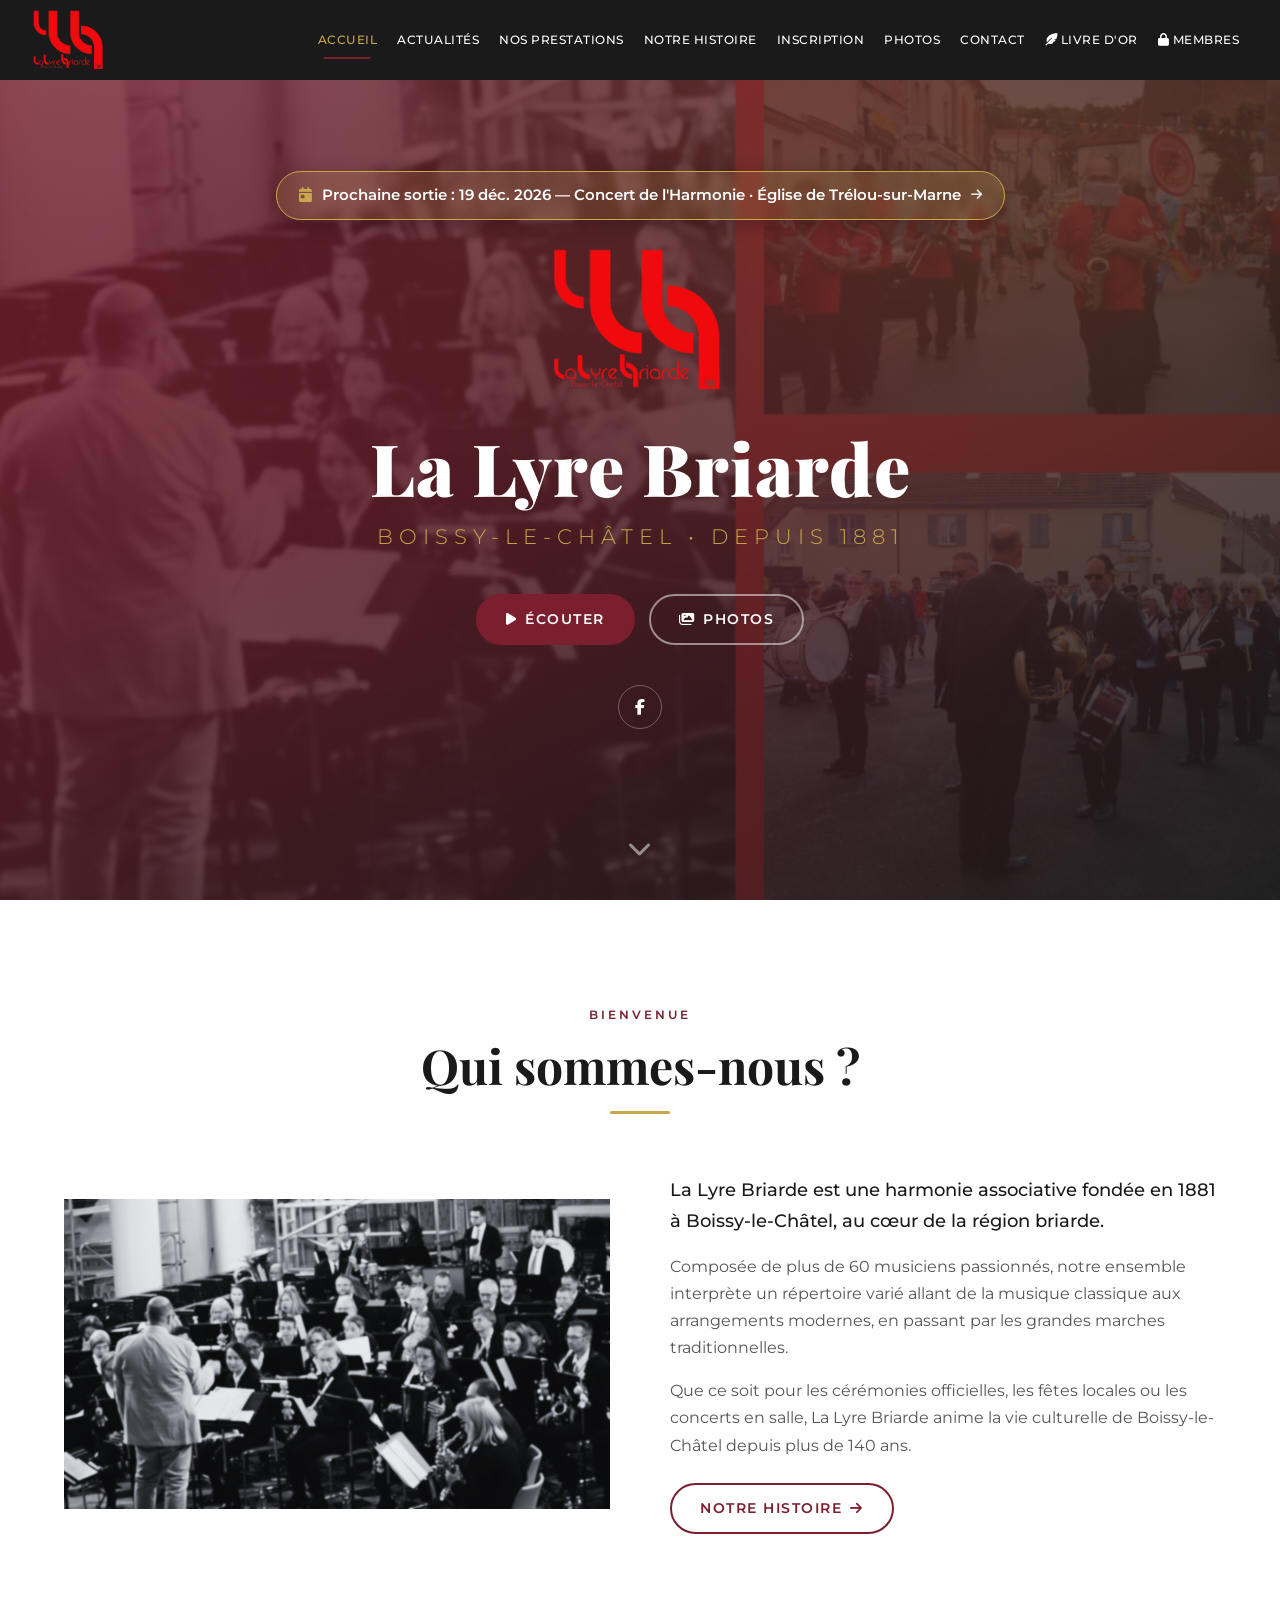
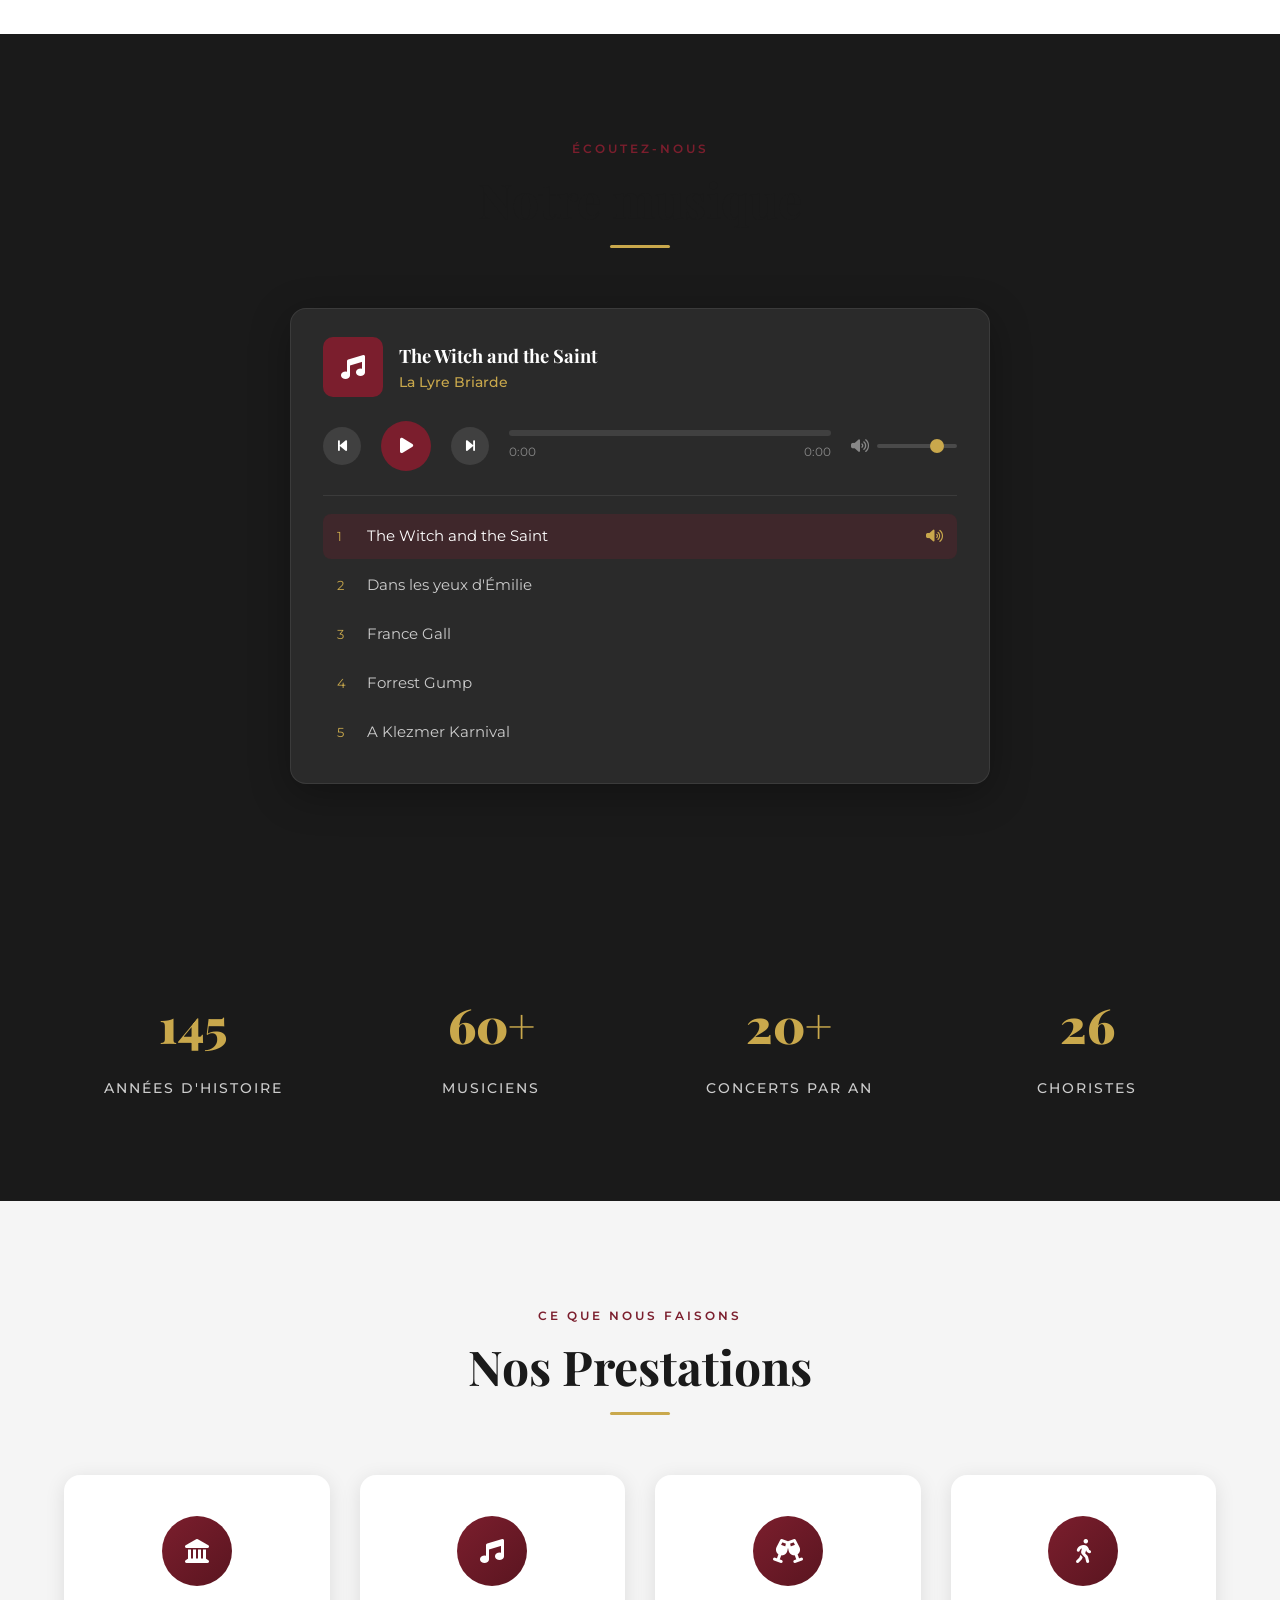
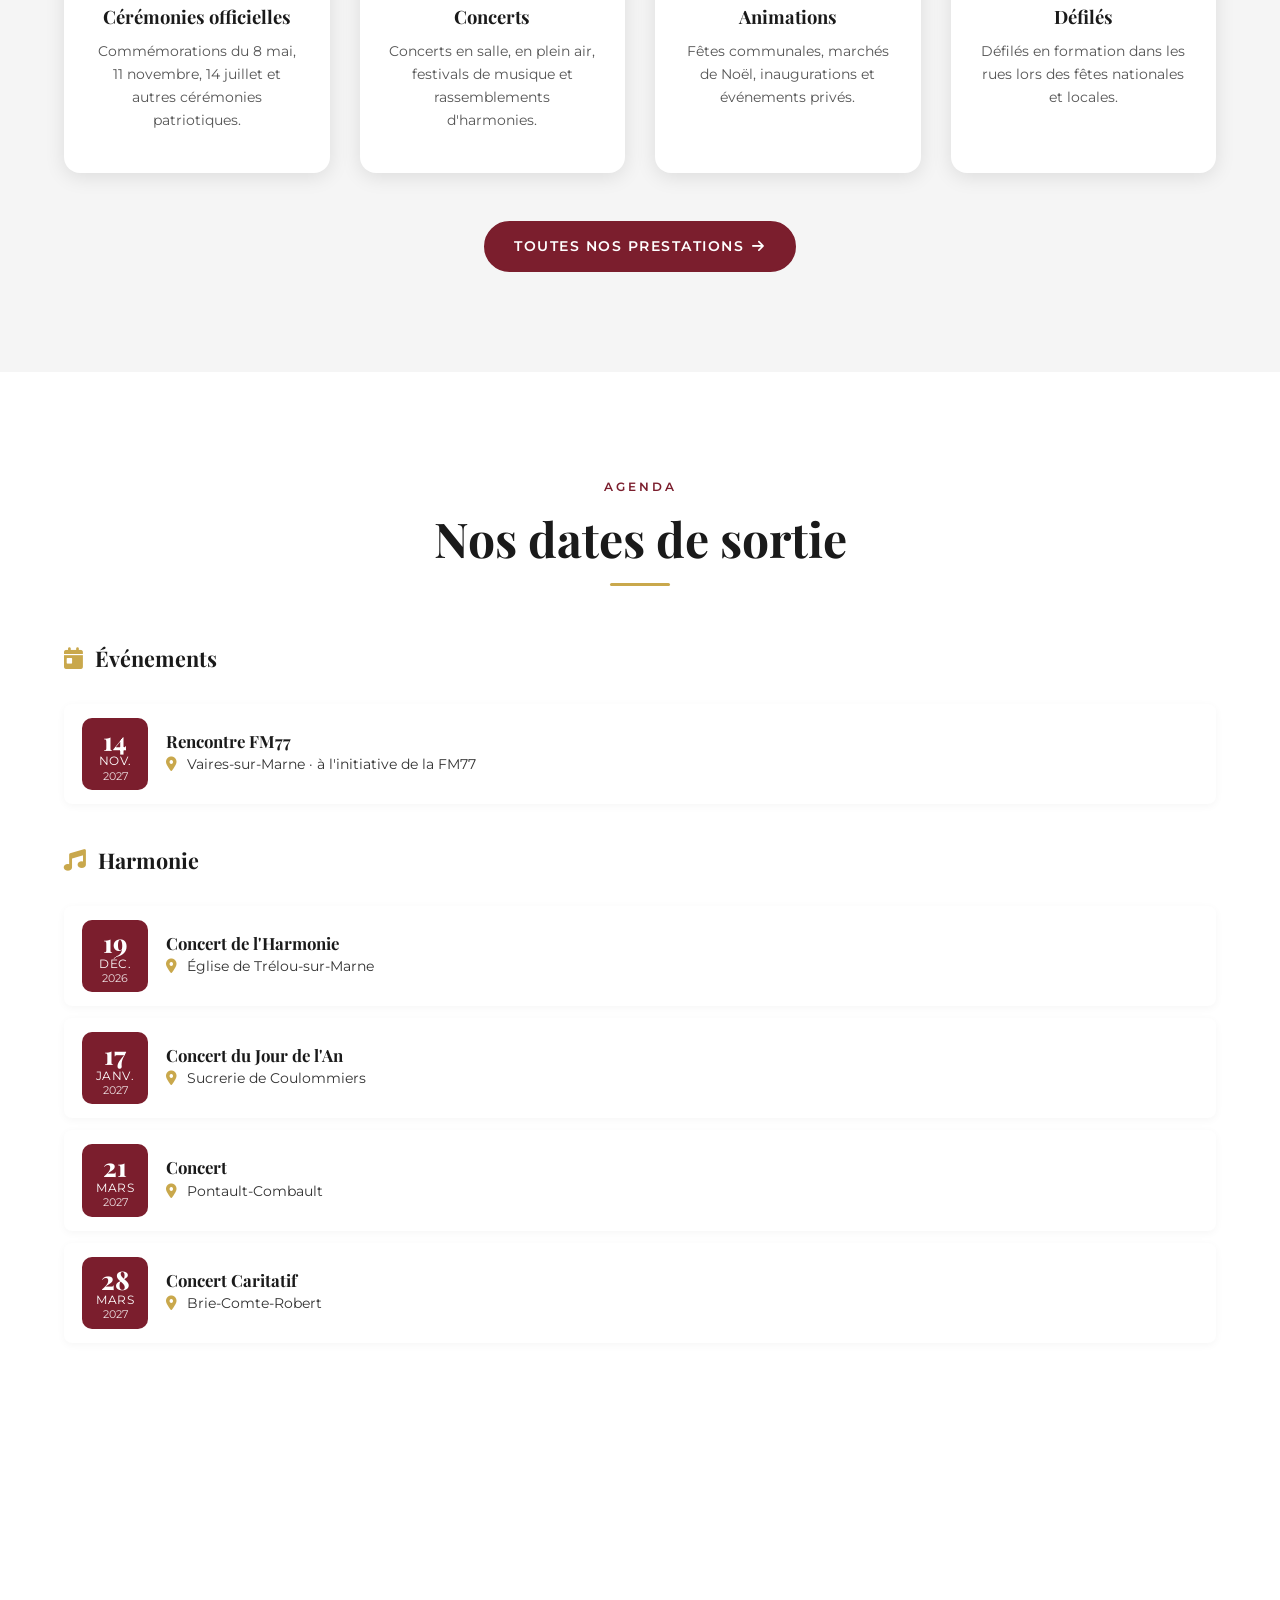
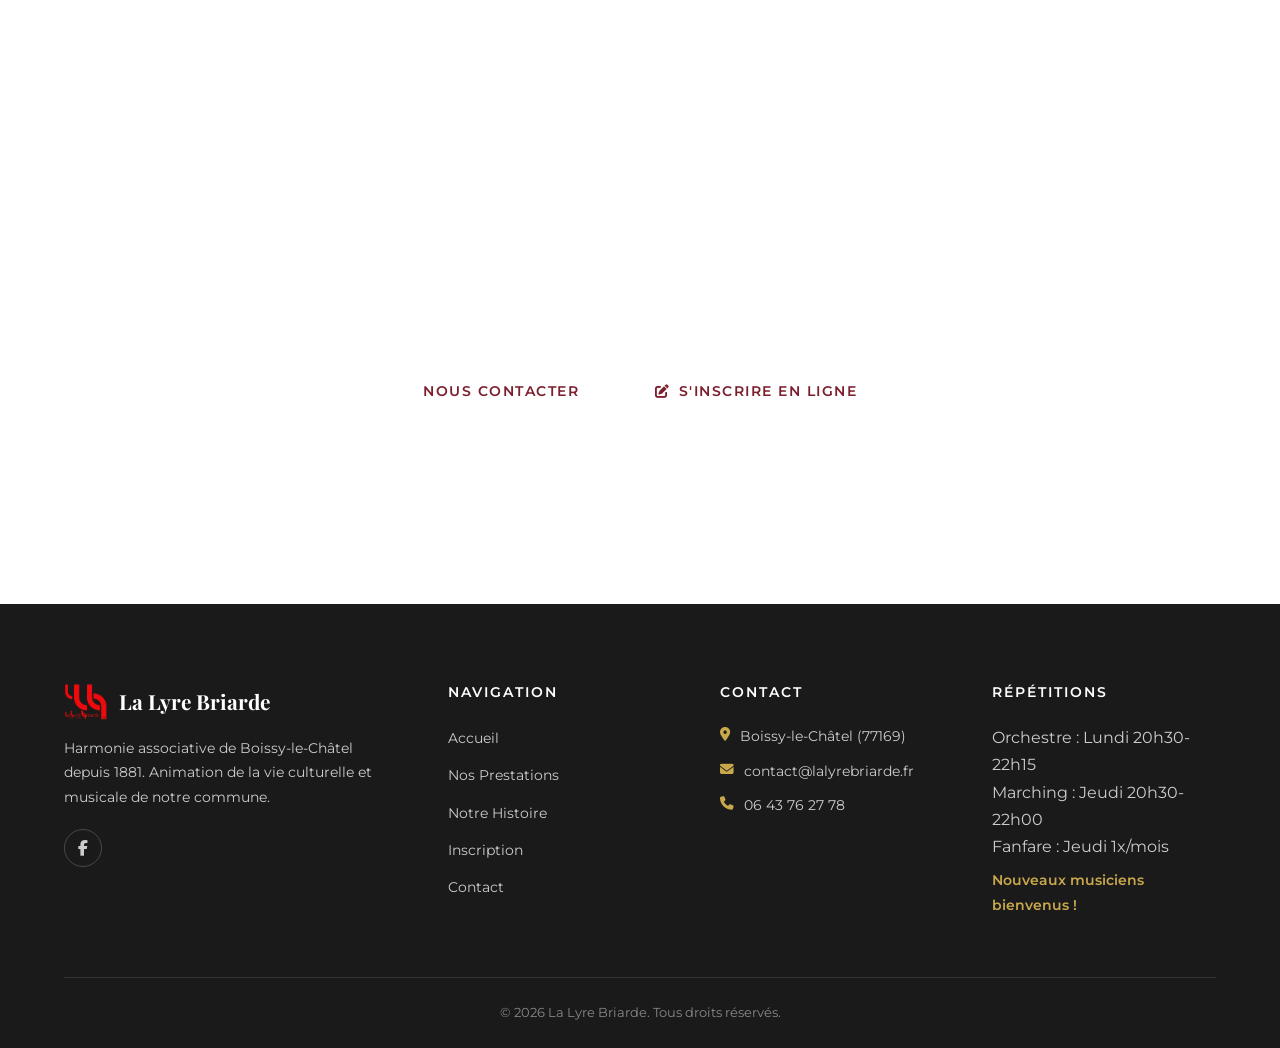
==== commit 94e0d950: "Agenda + planning membres : 5 nouvelles dates - 24/10/2026 Octobre Rose, Hopital de Forcilles (Ferol" ====
--- a/index.html
+++ b/index.html
@@ -228,6 +228,14 @@
                             <div class="date-badge"><span class="date-day">05</span><span class="date-month">Sept.</span><span class="date-year">2026</span></div>
                             <div class="date-info"><h4>Forum des associations</h4><p><i class="fas fa-map-marker-alt"></i> Place de l'&eacute;glise &middot; 14h00 - 17h00</p></div>
                         </li>
+                        <li class="date-item" data-date="2026-10-24">
+                            <div class="date-badge"><span class="date-day">24</span><span class="date-month">Oct.</span><span class="date-year">2026</span></div>
+                            <div class="date-info"><h4>Octobre Rose</h4><p><i class="fas fa-map-marker-alt"></i> H&ocirc;pital de Forcilles &middot; F&eacute;rolles-Attilly</p></div>
+                        </li>
+                        <li class="date-item" data-date="2027-11-14">
+                            <div class="date-badge"><span class="date-day">14</span><span class="date-month">Nov.</span><span class="date-year">2027</span></div>
+                            <div class="date-info"><h4>Rencontre FM77</h4><p><i class="fas fa-map-marker-alt"></i> Vaires-sur-Marne &middot; &agrave; l'initiative de la FM77</p></div>
+                        </li>
                     </ul>
                 </div>
 
@@ -247,9 +255,17 @@
                             <div class="date-badge"><span class="date-day">28</span><span class="date-month">Nov.</span><span class="date-year">2026</span></div>
                             <div class="date-info"><h4>Concert Sainte-C&eacute;cile</h4><p><i class="fas fa-map-marker-alt"></i> Boissy-le-Ch&acirc;tel</p></div>
                         </li>
+                        <li class="date-item" data-date="2026-12-19">
+                            <div class="date-badge"><span class="date-day">19</span><span class="date-month">D&eacute;c.</span><span class="date-year">2026</span></div>
+                            <div class="date-info"><h4>Concert de l'Harmonie</h4><p><i class="fas fa-map-marker-alt"></i> &Eacute;glise de Tr&eacute;lou-sur-Marne</p></div>
+                        </li>
                         <li class="date-item" data-date="2027-01-17">
                             <div class="date-badge"><span class="date-day">17</span><span class="date-month">Janv.</span><span class="date-year">2027</span></div>
                             <div class="date-info"><h4>Concert du Jour de l'An</h4><p><i class="fas fa-map-marker-alt"></i> Sucrerie de Coulommiers</p></div>
+                        </li>
+                        <li class="date-item" data-date="2027-03-21">
+                            <div class="date-badge"><span class="date-day">21</span><span class="date-month">Mars</span><span class="date-year">2027</span></div>
+                            <div class="date-info"><h4>Concert</h4><p><i class="fas fa-map-marker-alt"></i> Pontault-Combault</p></div>
                         </li>
                         <li class="date-item" data-date="2027-03-28">
                             <div class="date-badge"><span class="date-day">28</span><span class="date-month">Mars</span><span class="date-year">2027</span></div>
@@ -285,6 +301,10 @@
                         <li class="date-item" data-date="2026-09-18">
                             <div class="date-badge"><span class="date-day">18</span><span class="date-month">Sept.</span><span class="date-year">2026</span></div>
                             <div class="date-info"><h4><i class="fas fa-map-marker-alt"></i> Croissy-Beaubourg</h4></div>
+                        </li>
+                        <li class="date-item" data-date="2026-11-28">
+                            <div class="date-badge"><span class="date-day">28</span><span class="date-month">Nov.</span><span class="date-year">2026</span></div>
+                            <div class="date-info"><h4><i class="fas fa-map-marker-alt"></i> Mareuil-l&egrave;s-Meaux</h4><p><i class="fas fa-clock"></i> 17h00 - 18h45</p></div>
                         </li>
                     </ul>
                 </div>
